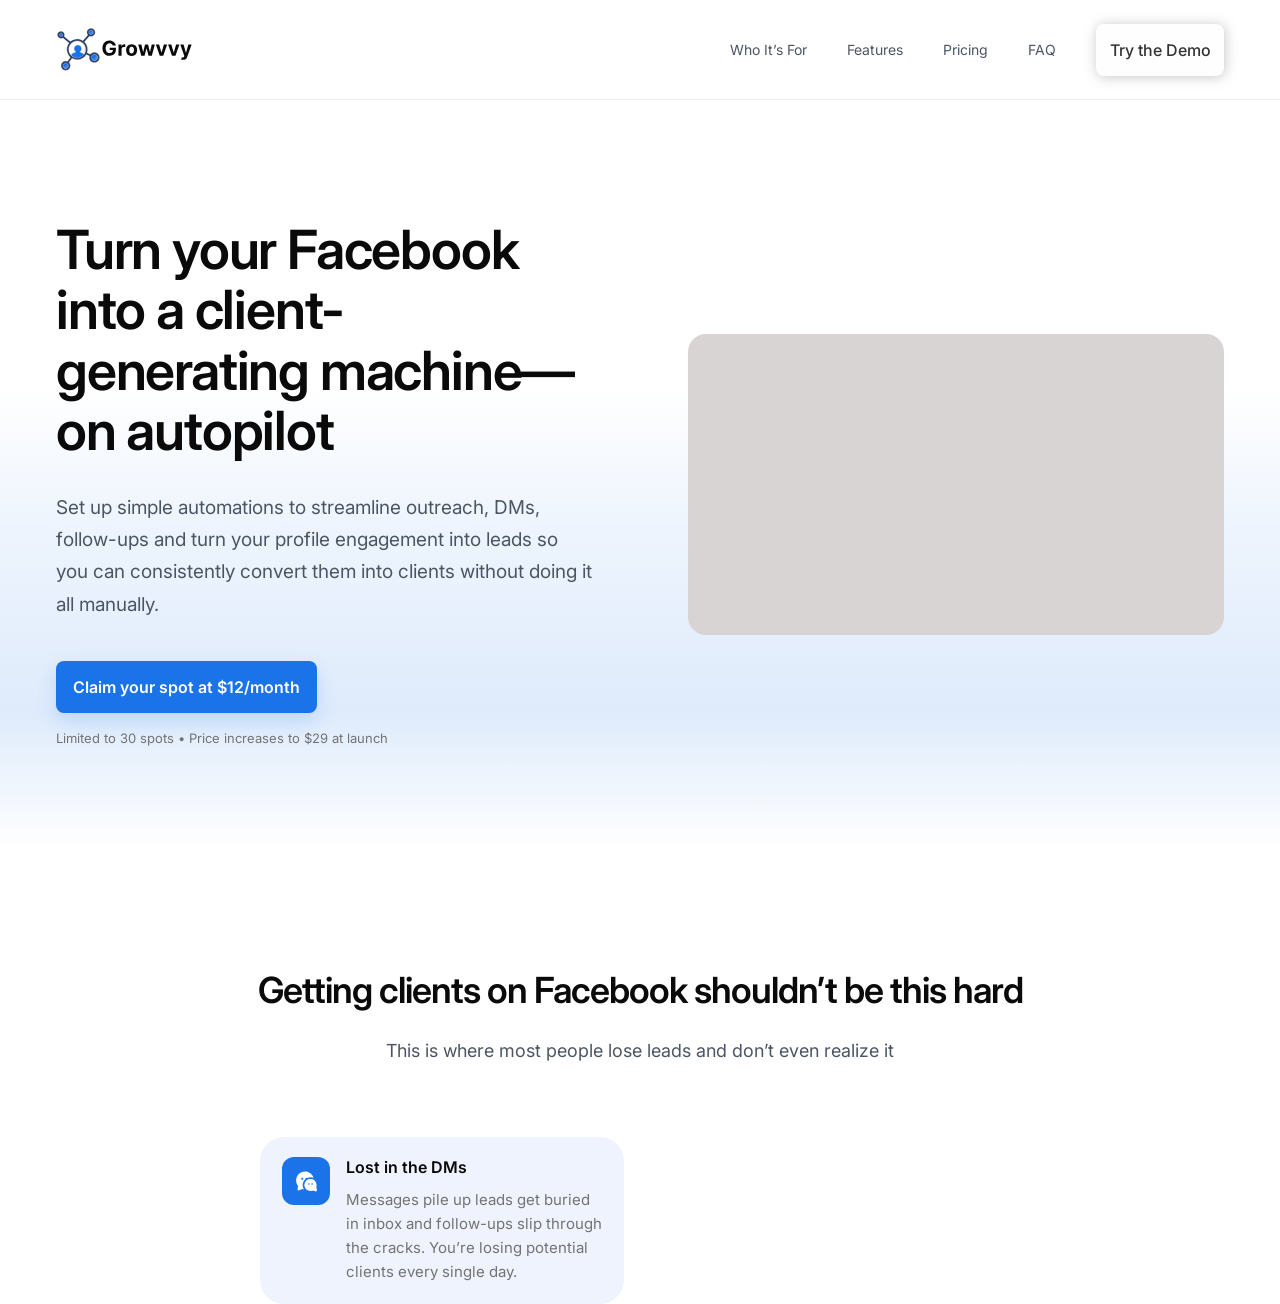
==== index.html @ bd414a43 "Landing page hero and section 2 first card build" ====
<!DOCTYPE html>
<html lang="en">

<head>
    <!-- PAGE_META -->
    <meta charset="UTF-8">
    <meta name="viewport" content="width=device-width, initial-scale=1.0">
    <title>Growvvy</title>

    <!-- GOOGLE_FONT_INTER -->
    <link rel="preconnect" href="https://fonts.googleapis.com">
    <link rel="preconnect" href="https://fonts.gstatic.com" crossorigin>

    <link href="https://fonts.googleapis.com/css2?family=Inter:wght@400;500;600;700&display=swap" rel="stylesheet">

    <!-- MAIN_STYLES -->
    <link rel="stylesheet" href="css/style.css">
</head>

<body>

    <!-- ======================================== -->
    <!-- NAVBAR_SECTION -->
    <!-- ======================================== -->

    <header class="navbar">
        <div class="navbar-container">

            <!-- NAVBAR_LOGO -->
            <a href="#" class="navbar-logo">
                <img src="assets/logo/growvvy-logo.svg" alt="Growvvy Logo">
            </a>

            <!-- DESKTOP_NAV -->
            <div class="navbar-right">

                <nav class="navbar-menu">
                    <a href="#who-its-for">Who It’s For</a>
                    <a href="#features">Features</a>
                    <a href="#pricing">Pricing</a>
                    <a href="#faq">FAQ</a>
                </nav>

                <a href="#" class="navbar-button">Try the Demo</a>

            </div>

            <!-- MOBILE_HAMBURGER -->
            <button class="navbar-toggle" id="menuToggle">
                ☰
            </button>

        </div>
    </header>

    <!-- MOBILE_DRAWER_MENU -->

    <div class="mobile-drawer" id="mobileDrawer">

        <div class="mobile-drawer-header">
            <span>Menu</span>

            <button class="drawer-close" id="menuClose">✕</button>
        </div>

        <nav class="mobile-menu-links">
            <a href="#who-its-for">Who It’s For</a>
            <a href="#features">Features</a>
            <a href="#pricing">Pricing</a>
            <a href="#faq">FAQ</a>
        </nav>

    </div>


    <!-- ======================================== -->
    <!-- HERO_MAIN_SECTION -->
    <!-- ======================================== -->

    <section class="hero-main">

        <div class="hero-container">

            <!-- HERO_LEFT -->
            <div class="hero-left">

                <!-- HERO_HEADLINE -->
                <h1 class="hero-title">
                    Turn your Facebook into a client-generating machine—on autopilot
                </h1>

                <!-- HERO_SUBHEADLINE -->
                <p class="hero-subtitle">
                    Set up simple automations to streamline outreach, DMs, follow-ups and turn your
                    profile engagement into leads so you can consistently convert them into clients
                    without doing it all manually.
                </p>

                <!-- HERO_CTA -->
                <a href="#" class="hero-button">
                    Claim your spot at $12/month
                </a>

                <!-- HERO_NOTE -->
                <p class="hero-note">
                    Limited to 30 spots • Price increases to $29 at launch
                </p>

            </div>

            <!-- HERO_RIGHT -->
            <div class="hero-right">

                <!-- HERO_VIDEO_PLACEHOLDER -->
                <div class="hero-video-box"></div>

            </div>

        </div>

    </section>


    <!-- ======================================== -->
    <!-- PROBLEM_SECTION -->
    <!-- ======================================== -->

    <section class="problem-section">

        <div class="problem-container">

            <!-- PROBLEM_HEADER -->
            <div class="problem-header">

                <!-- PROBLEM_TITLE -->
                <h2 class="problem-title">
                    Getting clients on Facebook shouldn’t be this hard
                </h2>

                <!-- PROBLEM_SUBTITLE -->
                <p class="problem-subtitle">
                    This is where most people lose leads and don’t even realize it
                </p>

            </div>


             <!-- PROBLEM_GRID -->
            <div class="problem-grid">

                <!-- INFO_TILE_01 -->
                <div class="problem-card">

                    <!-- CARD_ICON -->
                    <div class="problem-card-icon">
                        <img src="assets/icons/tile-1.svg" alt="Lost in the DMs icon">
                    </div>

                    <!-- CARD_CONTENT -->
                    <div class="problem-card-content">

                        <h3 class="problem-card-title">
                            Lost in the DMs
                        </h3>

                        <p class="problem-card-text">
                            Messages pile up leads get buried in inbox and follow-ups slip through the cracks. You’re losing potential clients every single day.
                        </p>

                    </div>

                </div>

            </div>

        </div>

    </section>






    <!-- JS_FILE -->
    <script src="js/script.js"></script>

</body>

</html>
---- css/style.css ----
/* ======================================== */
/* GLOBAL_RESET */
/* ======================================== */

*{
    margin:0;
    padding:0;
    box-sizing:border-box;
}

body{
    font-family:'Inter', sans-serif;
    background:#FFFFFF;
}

/* ======================================== */
/* NAVBAR_SECTION */
/* ======================================== */

.navbar{
    width:100%;
    height:100px;
    background:#FFFFFF;
    border-bottom:1px solid #EEEEEE;
    position:sticky;
    top:0;
    z-index:1000;
}

.navbar-container{
    max-width:1400px;
    height:100%;
    margin:0 auto;
    padding:0 56px;
    display:flex;
    align-items:center;
    justify-content:space-between;
}

/* LOGO */

.navbar-logo img{
    width:144px;
    height:43px;
    display:block;
}

/* RIGHT SIDE */

.navbar-right{
    display:flex;
    align-items:center;
    gap:40px;
}

/* MENU */

.navbar-menu{
    display:flex;
    gap:40px;
}

.navbar-menu a{
    text-decoration:none;
    color:#4B5563;
    font-size:14px;
    font-weight:400;
    line-height:20px;
}

.navbar-menu a:hover{
    color:#0A0A0A;
}

/* BUTTON */

.navbar-button{
    width:128px;
    height:52px;
    background:#FEFEFE;
    border-radius:8px;
    box-shadow:1px 1px 13px rgba(115,115,115,0.40);

    display:flex;
    align-items:center;
    justify-content:center;

    text-decoration:none;
    color:#333333;
    font-size:16px;
    font-weight:500;
}

.navbar-button:hover{
    transform:translateY(-2px);
    box-shadow:1px 6px 18px rgba(115,115,115,0.28);
    background:#FEFEFE;
}

/* HAMBURGER */

.navbar-toggle{
    display:none;
    border:none;
    background:none;
    font-size:30px;
    cursor:pointer;
}

/* ======================================== */
/* MOBILE_DRAWER */
/* ======================================== */

.mobile-drawer{
    position:fixed;
    top:0;
    right:-100%;
    width:280px;
    height:100vh;
    background:#FFFFFF;
    box-shadow:-4px 0 20px rgba(0,0,0,0.08);
    transition:0.3s ease;
    z-index:2000;
    padding:24px;
}

.mobile-drawer.active{
    right:0;
}

.mobile-drawer-header{
    display:flex;
    align-items:center;
    justify-content:space-between;
    margin-bottom:40px;
}

.mobile-drawer-header span{
    font-size:20px;
    font-weight:600;
}

.drawer-close{
    border:none;
    background:none;
    font-size:28px;
    cursor:pointer;
}

.mobile-menu-links{
    display:flex;
    flex-direction:column;
    gap:28px;
}

.mobile-menu-links a{
    text-decoration:none;
    color:#333333;
    font-size:18px;
    font-weight:500;
}

.mobile-menu-links a:hover{
    color:#0A0A0A;
    padding-left:4px;
    transition:0.2s ease;
}

/* ======================================== */
/* RESPONSIVE */
/* ======================================== */

@media (max-width: 992px){

    .navbar{
        height:72px;
    }

    .navbar-container{
        padding:0 20px;
    }

    .navbar-right{
        display:none;
    }

    .navbar-toggle{
        display:block;
    }

    .navbar-logo img{
        width:120px;
        height:auto;
    }
}

/* ======================================== */
/* HERO_MAIN_SECTION */
/* ======================================== */

.hero-main{
    width:100%;
    position:relative;
background:linear-gradient(
    to bottom,
    #FFFFFF 0%,
    #FFFFFF 38%,
    rgba(26,115,232,0.08) 58%,
    rgba(26,115,232,0.14) 82%,
    #FFFFFF 100%
);
    padding:120px 0 100px;
}

.hero-container{
    max-width:1400px;
    margin:0 auto;
    padding:0 56px;

    display:grid;
    grid-template-columns:1fr 1fr;
    align-items:center;
    gap:96px;
}

/* HERO_LEFT */

.hero-title{
    max-width:620px;
    font-size:54px;
    font-weight:600;
    line-height:1.12;
    letter-spacing:-1.2px;
    color:#0A0A0A;
    margin-bottom:30px;
}

.hero-subtitle{
    max-width:620px;
    font-size:19px;
    font-weight:400;
    line-height:1.7;
    color:#4B5563;
    margin-bottom:40px;
}

/* HERO_BUTTON */

.hero-button{
    width:261px;
    height:52px;
    background:#1A73E8;
    color:#FFFFFF;
    border-radius:8px;

    display:flex;
    align-items:center;
    justify-content:center;

    text-decoration:none;
    font-size:16px;
    font-weight:600;

    box-shadow:0 8px 20px rgba(26,115,232,0.18);
    transition:0.2s ease;
    margin-bottom:16px;
}

.hero-button:hover{
    transform:translateY(-2px);
    box-shadow:0 12px 26px rgba(26,115,232,0.24);
}

/* HERO_NOTE */

.hero-note{
    font-size:13px;
    font-weight:400;
    line-height:1.5;
    color:#737373;
}

/* HERO_RIGHT */

.hero-video-box{
    width:100%;
    aspect-ratio:16 / 9;
    background:#D9D4D4;
    border-radius:18px;
}

/* ======================================== */
/* HERO_RESPONSIVE */
/* ======================================== */

@media (max-width: 1200px){

    .hero-title{
        font-size:48px;
    }

    .hero-subtitle{
        font-size:20px;
    }

    .hero-container{
        gap:72px;
    }
}

@media (max-width: 992px){

    .hero-main{
        padding:72px 0 72px;
    }

    .hero-container{
        display:flex;
        flex-direction:column;
        align-items:center;
        text-align:center;
        padding:0 24px;
        gap:0;
    }

    .hero-left{
        display:contents;
    }

    .hero-title{
        order:1;
        font-size:44px;
        max-width:100%;
        margin-bottom:32px;
    }

    .hero-right{
        order:2;
        width:100%;
        margin-bottom:28px;
    }

    .hero-subtitle{
        order:3;
        font-size:18px;
        max-width:100%;
        margin-bottom:28px;
    }

    .hero-button{
        order:4;
        margin-bottom:14px;
    }

    .hero-note{
        order:5;
    }

    .hero-video-box{
        border-radius:14px;
    }
}

@media (max-width: 576px){

    .hero-title{
        font-size:36px;
        line-height:1.12;
        letter-spacing:-1px;
    }

    .hero-subtitle{
        font-size:17px;
        line-height:1.6;
    }

    .hero-button{
        width:100%;
        max-width:261px;
    }

    .hero-note{
        font-size:13px;
    }
}

/* ======================================== */
/* PROBLEM/SOLUTION BREAKDOWN_SECTION */
/* ======================================== */

.problem-section{
    width:100%;
    background:#FFFFFF;
    padding:120px 0 0;
}

.problem-container{
    max-width:1400px;
    margin:0 auto;
    padding:0 56px;
}

.problem-header{
    max-width:980px;
    margin:0 auto;
    text-align:center;
}

.problem-title{
    font-size:36px;
    font-weight:600;
    line-height:1.2;
    letter-spacing:-1px;
    color:#0A0A0A;
    margin-bottom:24px;
}

.problem-subtitle{
    font-size:18px;
    font-weight:400;
    line-height:1.65;
    color:#4B5563;
}


/* PROBLEM_GRID */

.problem-grid{
    margin-top:72px;
    max-width:760px;
    margin-left:auto;
    margin-right:auto;

    display:grid;
    grid-template-columns:repeat(2, 1fr);
    gap:32px;
}

.problem-card{
    background:#EFF3FD;
    border-radius:24px;
    padding:20px 22px;
    min-height:156px;

    display:flex;
    align-items:flex-start;
    gap:16px;
}

.problem-card-icon{
    width:48px;
    height:48px;
    border-radius:12px;
    background:#1A73E8;

    display:flex;
    align-items:center;
    justify-content:center;

    flex-shrink:0;
}

.problem-card-icon img{
    width:23px;
    height:23px;
    display:block;
}

.problem-card-content{
    flex:1;
}

.problem-card-title{
    font-size:16px;
    font-weight:600;
    line-height:1.3;
    color:#0A0A0A;
    margin-bottom:10px;
}

.problem-card-text{
    font-size:15px;
    font-weight:400;
    line-height:1.6;
    color:#737373;
}

/* ======================================== */
/* PROBLEM/SOLUTION BREAKDOWN_RESPONSIVE */
/* ======================================== */

@media (max-width: 992px){

    .problem-section{
        padding:72px 0 0;
    }

    .problem-container{
        padding:0 24px;
    }

    .problem-title{
        font-size:34px;
        line-height:1.18;
        margin-bottom:18px;
    }

    .problem-subtitle{
        font-size:18px;
        line-height:1.6;
    }

    .problem-grid{
    grid-template-columns:1fr;
    gap:24px;
    margin-top:48px;
    }

    .problem-card{
        padding:24px;
        min-height:auto;
    }

    .problem-card-title{
        font-size:22px;
    }

}
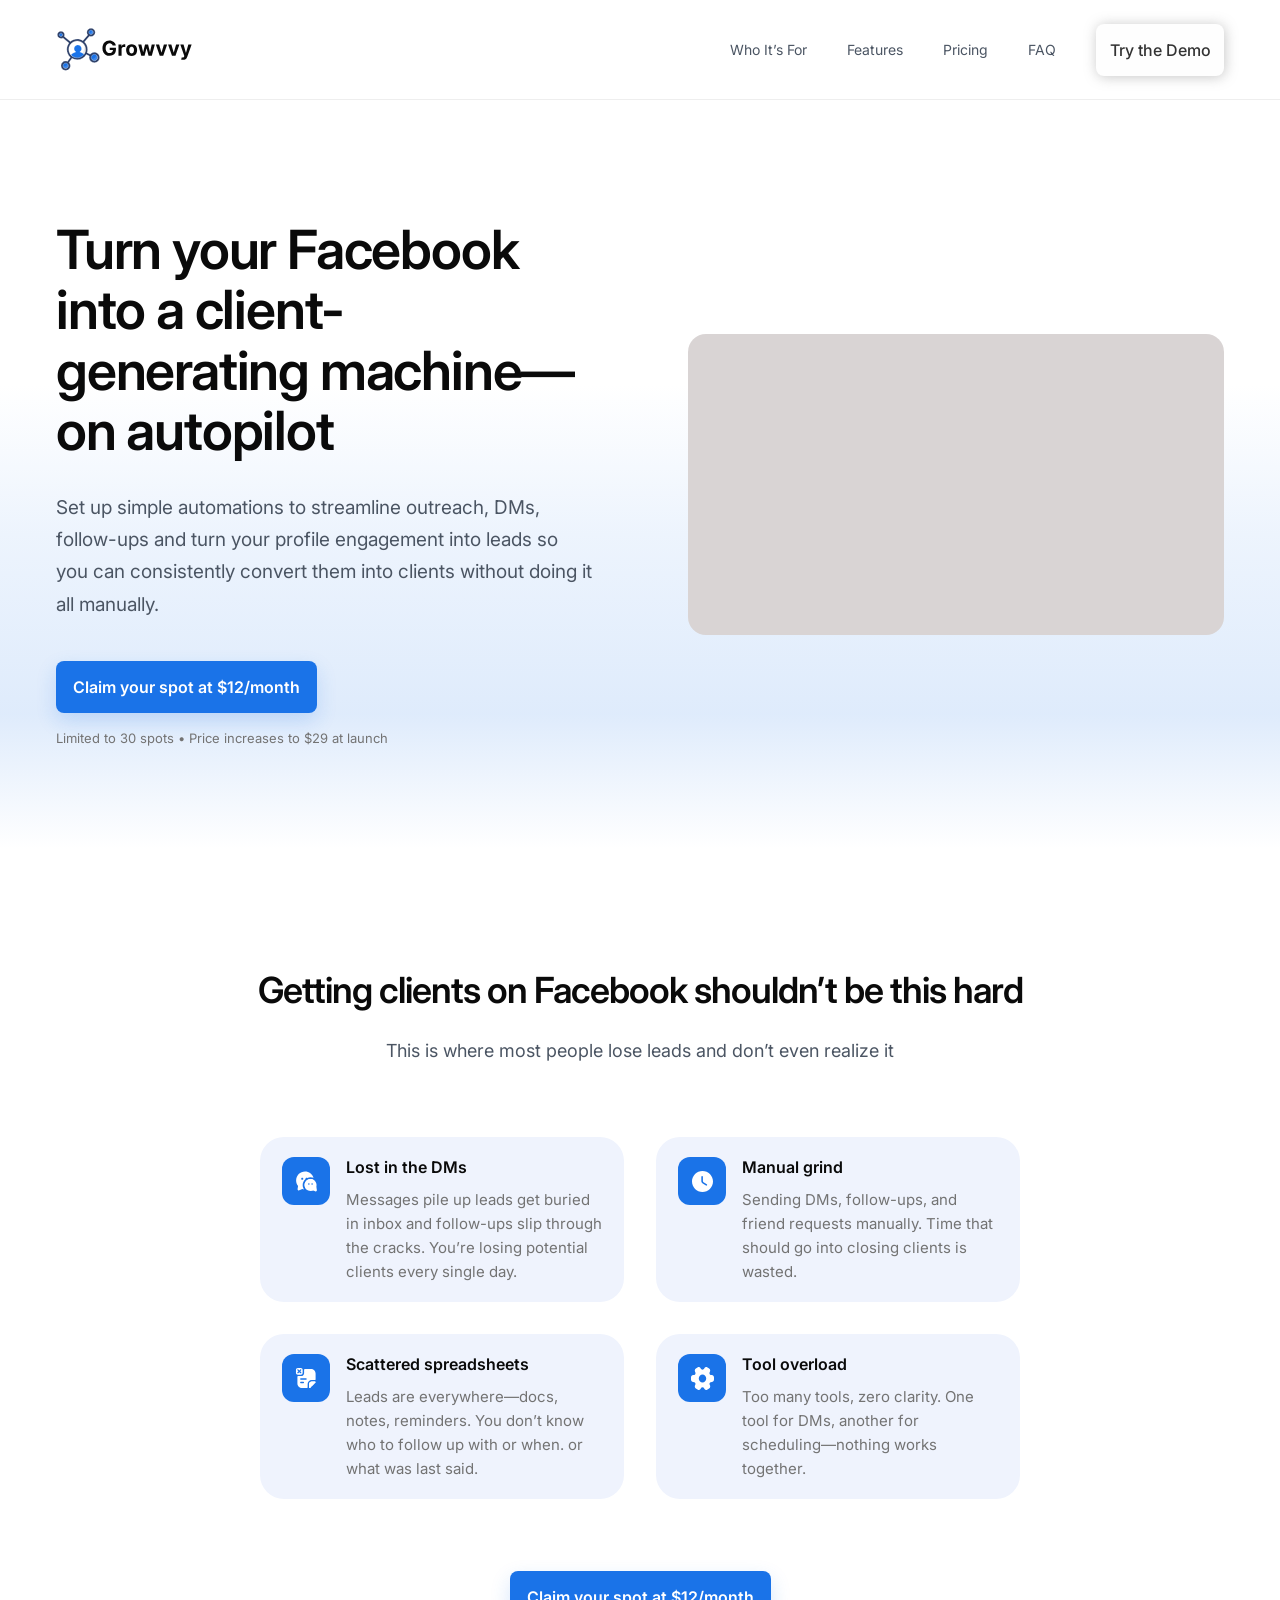
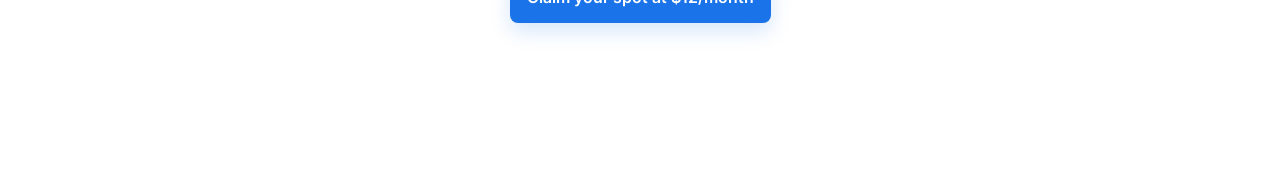
==== commit b25c64e1: "2nd section done check" ====
--- a/index.html
+++ b/index.html
@@ -171,7 +171,86 @@
 
                 </div>
 
-            </div>
+                <!-- INFO_TILE_02 -->
+                <div class="problem-card tile-02">
+
+                    <!-- CARD_ICON -->
+                    <div class="problem-card-icon">
+                        <img src="assets/icons/tile-2.svg" alt="Manual grind icon">
+                    </div>
+
+                    <!-- CARD_CONTENT -->
+                    <div class="problem-card-content">
+
+                        <h3 class="problem-card-title">
+                            Manual grind
+                        </h3>
+
+                        <p class="problem-card-text">
+                            Sending DMs, follow-ups, and friend requests manually.
+                            Time that should go into closing clients is wasted.
+                        </p>
+
+                    </div>
+
+                </div>
+
+                <!-- INFO_TILE_03 -->
+                <div class="problem-card">
+
+                    <!-- CARD_ICON -->
+                    <div class="problem-card-icon">
+                        <img src="assets/icons/tile-3.svg" alt="Scattered spreadsheets icon">
+                    </div>
+
+                    <!-- CARD_CONTENT -->
+                    <div class="problem-card-content">
+
+                        <h3 class="problem-card-title">
+                            Scattered spreadsheets
+                        </h3>
+
+                        <p class="problem-card-text">
+                            Leads are everywhere—docs, notes, reminders.
+                            You don’t know who to follow up with or when. or what was last said.
+                        </p>
+
+                    </div>
+
+                </div>
+
+                <!-- INFO_TILE_04 -->
+                <div class="problem-card">
+
+                    <!-- CARD_ICON -->
+                    <div class="problem-card-icon">
+                        <img src="assets/icons/tile-4.svg" alt="Tool overload icon">
+                    </div>
+
+                    <!-- CARD_CONTENT -->
+                    <div class="problem-card-content">
+
+                        <h3 class="problem-card-title">
+                            Tool overload
+                        </h3>
+
+                        <p class="problem-card-text">
+                            Too many tools, zero clarity. One tool for DMs,
+                            another for scheduling—nothing works together.
+                        </p>
+
+                    </div>
+
+                </div>
+
+            </div>
+
+             <!-- PROBLEM_CTA -->
+                 <div class="problem-cta-wrap">
+                    <a href="#" class="hero-button">
+                        Claim your spot at $12/month
+                    </a>
+                </div>
 
         </div>
 
--- a/css/style.css
+++ b/css/style.css
@@ -391,7 +391,7 @@
 .problem-section{
     width:100%;
     background:#FFFFFF;
-    padding:120px 0 0;
+    padding:120px 0 140px;
 }
 
 .problem-container{
@@ -439,7 +439,7 @@
 .problem-card{
     background:#EFF3FD;
     border-radius:24px;
-    padding:20px 22px;
+    padding:20px 22px 18px;
     min-height:156px;
 
     display:flex;
@@ -464,6 +464,12 @@
     width:23px;
     height:23px;
     display:block;
+}
+
+/* INFO_TILE_02_ICON_ONLY */
+.tile-02 .problem-card-icon img{
+  width:21px;
+  height:21px;
 }
 
 .problem-card-content{
@@ -485,6 +491,16 @@
     color:#737373;
 }
 
+/* PROBLEM_CTA */
+.problem-cta-wrap{
+  margin-top:72px;
+}
+
+.problem-cta-wrap .hero-button{
+  margin-left:auto;
+  margin-right:auto;
+}
+
 /* ======================================== */
 /* PROBLEM/SOLUTION BREAKDOWN_RESPONSIVE */
 /* ======================================== */
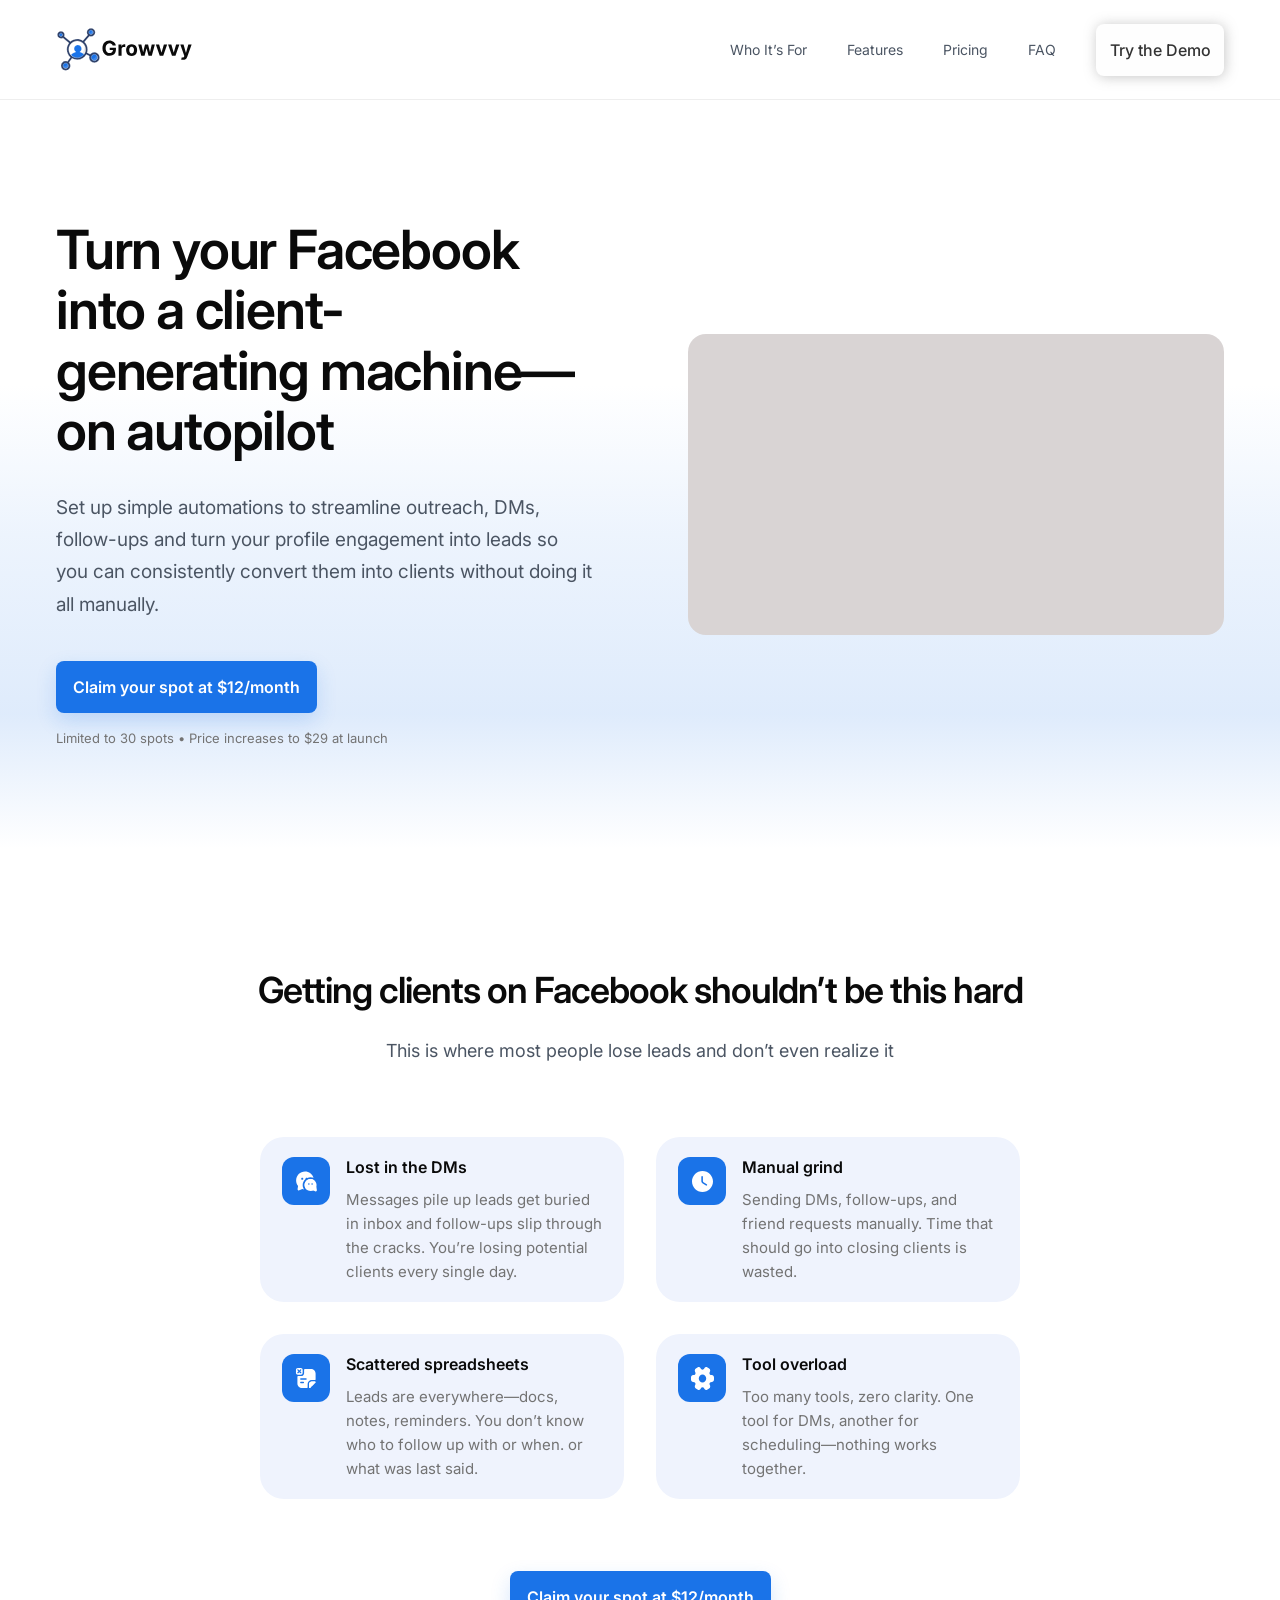
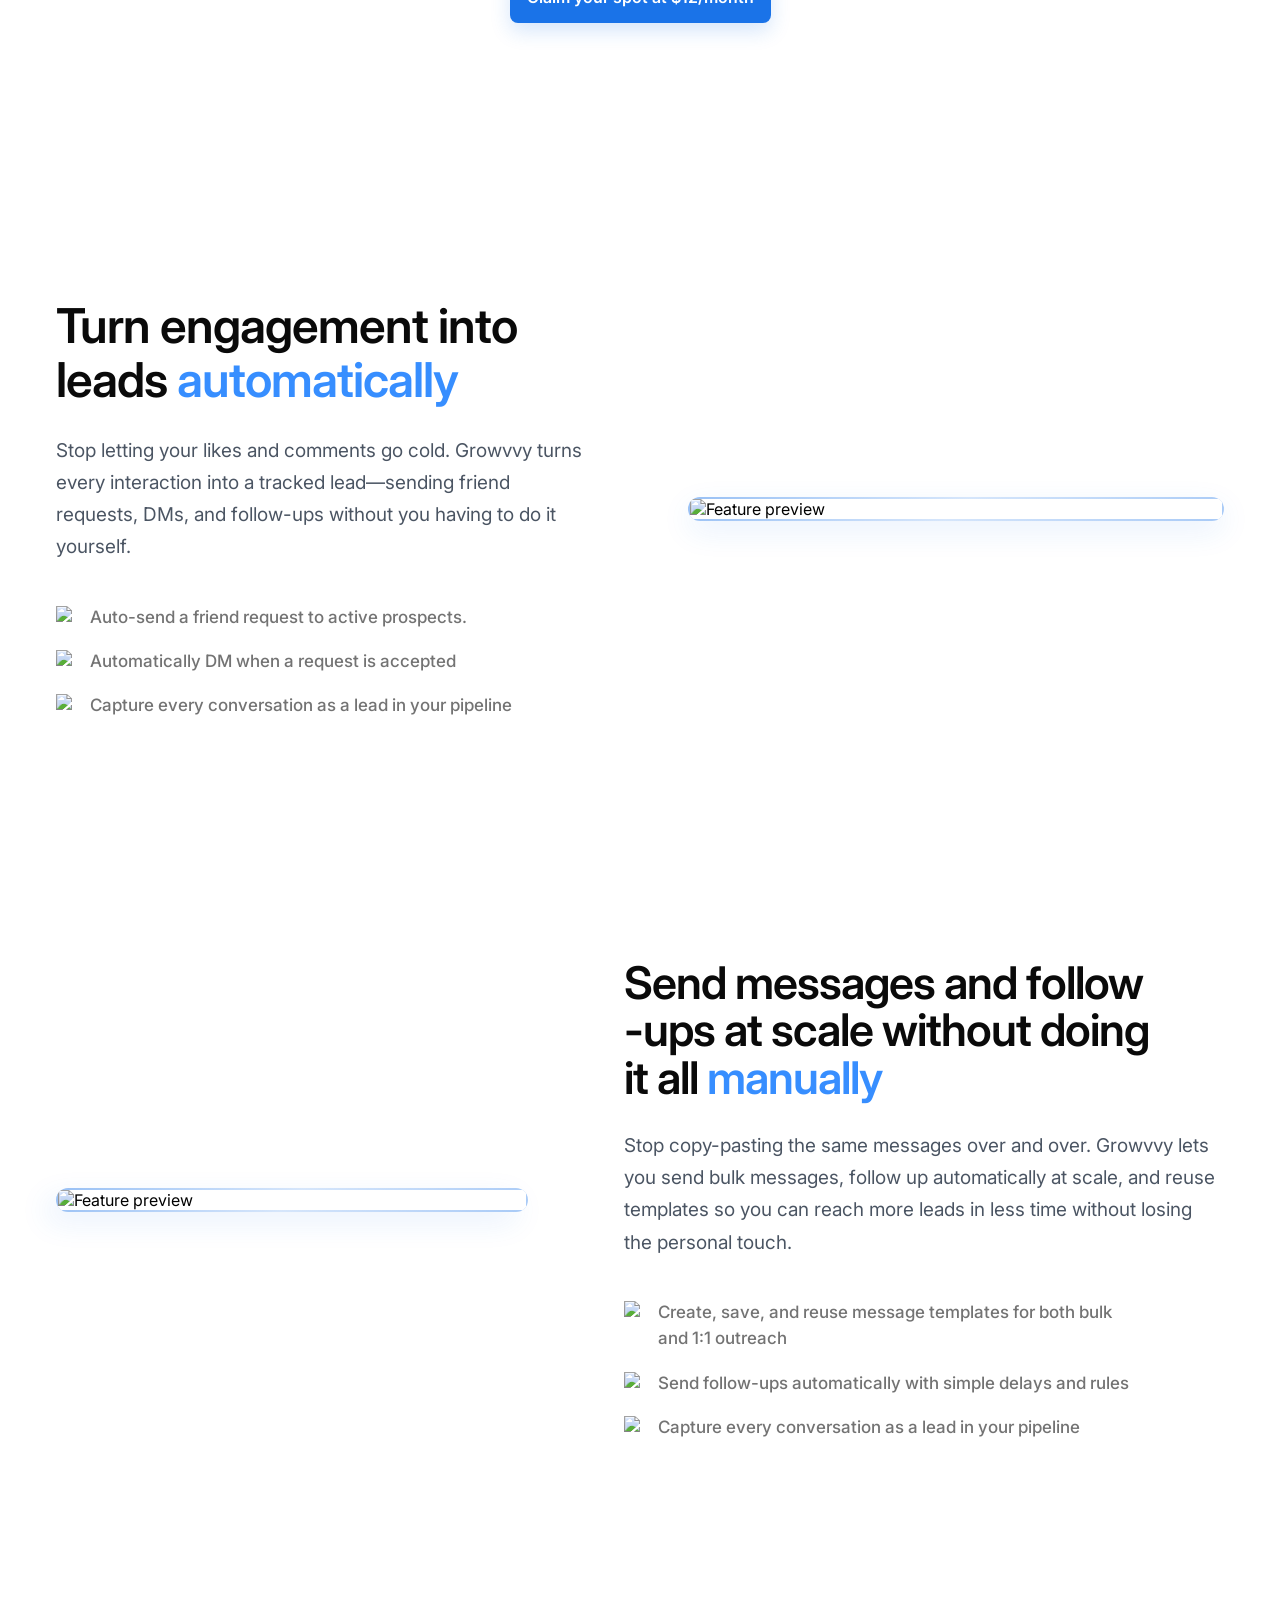
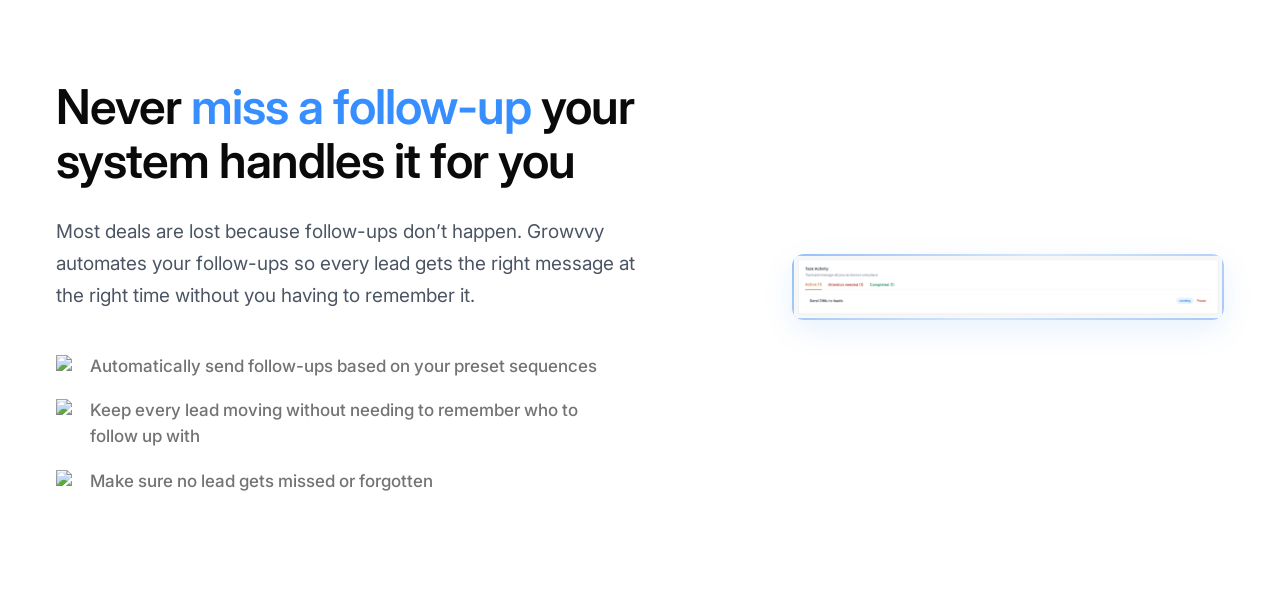
==== commit 25275438: "built Feature-3 section" ====
--- a/index.html
+++ b/index.html
@@ -246,7 +246,7 @@
             </div>
 
              <!-- PROBLEM_CTA -->
-                 <div class="problem-cta-wrap">
+                <div class="problem-cta-wrap">
                     <a href="#" class="hero-button">
                         Claim your spot at $12/month
                     </a>
@@ -256,7 +256,197 @@
 
     </section>
 
-
+    <!-- ======================================== -->
+    <!-- FEATURE_SECTION_01 -->
+    <!-- ======================================== -->
+
+    <section class="feature-section">
+
+        <div class="feature-container">
+
+            <!-- FEATURE_GRID -->
+            <div class="feature-grid">
+
+                <!-- FEATURE_LEFT -->
+                <div class="feature-content">
+
+                    <!-- FEATURE_TITLE -->
+                    <h2 class="feature-title">
+                        Turn engagement into leads
+                        <span>automatically</span>
+                    </h2>
+
+                    <!-- FEATURE_BODY -->
+                    <p class="feature-text">
+                        Stop letting your likes and comments go cold.
+                        Growvvy turns every interaction into a tracked lead—sending friend
+                        requests, DMs, and follow-ups without you having to do it yourself.
+                    </p>
+
+                    <!-- FEATURE_BULLETS -->
+                    <div class="feature-list">
+
+                        <div class="feature-item">
+                            <img src="assets/icons/tick-vector.svg" alt="Tick icon">
+                            <p>Auto-send a friend request to active prospects.</p>
+                        </div>
+
+                        <div class="feature-item">
+                            <img src="assets/icons/tick-vector.svg" alt="Tick icon">
+                            <p>Automatically DM when a request is accepted</p>
+                        </div>
+
+                        <div class="feature-item">
+                            <img src="assets/icons/tick-vector.svg" alt="Tick icon">
+                            <p>Capture every conversation as a lead in your pipeline</p>
+                        </div>
+
+                    </div>
+
+                </div>
+
+                <!-- FEATURE_RIGHT -->
+                <div class="feature-image-wrap">
+
+                    <img src="assets/images/feature-1.svg" alt="Feature preview" class="feature-image">
+
+                </div>
+
+            </div>
+
+        </div>
+
+    </section>
+
+    <!-- ======================================== -->
+    <!-- FEATURE_SECTION_02 -->
+    <!-- ======================================== -->
+
+    <section class="feature-section">
+
+        <div class="feature-container">
+
+            <!-- FEATURE_GRID_REVERSE -->
+            <div class="feature-grid feature-grid-reverse">
+
+                <!-- FEATURE_LEFT_IMAGE -->
+                <div class="feature-image-wrap">
+
+                    <img src="assets/images/feature-2.svg" alt="Feature preview" class="feature-image">
+
+                </div>
+
+                <!-- FEATURE_RIGHT_CONTENT -->
+                <div class="feature-content">
+
+                    <!-- FEATURE_TITLE -->
+                    <h2 class="feature-title">
+                        Send messages and follow<br>
+                        -ups at scale without doing<br>
+                        it all <span>manually</span>
+                    </h2>
+
+                    <!-- FEATURE_BODY -->
+                    <p class="feature-text">
+                        Stop copy-pasting the same messages over and over.
+                        Growvvy lets you send bulk messages, follow up automatically at scale,
+                        and reuse templates so you can reach more leads in less time without
+                        losing the personal touch.
+                    </p>
+
+                    <!-- FEATURE_BULLETS -->
+                    <div class="feature-list">
+
+                        <div class="feature-item">
+                            <img src="assets/icons/tick-vector.svg" alt="Tick icon">
+                            <p>Create, save, and reuse message templates for both bulk<br>
+                                and 1:1 outreach</p>
+                        </div>
+
+                        <div class="feature-item">
+                            <img src="assets/icons/tick-vector.svg" alt="Tick icon">
+                            <p>Send follow-ups automatically with simple delays and rules</p>
+                        </div>
+
+                        <div class="feature-item">
+                            <img src="assets/icons/tick-vector.svg" alt="Tick icon">
+                            <p>Capture every conversation as a lead in your pipeline</p>
+                        </div>
+
+                    </div>
+
+                </div>
+
+            </div>
+
+        </div>
+
+    </section>
+
+    <!-- ======================================== -->
+    <!-- FEATURE_SECTION_03 -->
+    <!-- ======================================== -->
+
+    <section class="feature-section">
+
+        <div class="feature-container">
+
+            <!-- FEATURE_GRID -->
+            <div class="feature-grid">
+
+                <!-- FEATURE_LEFT -->
+                <div class="feature-content">
+
+                    <!-- FEATURE_TITLE -->
+                    <h2 class="feature-title">
+                        Never <span>miss a follow-up</span> your
+                        system handles it for you
+                    </h2>
+
+                    <!-- FEATURE_BODY -->
+                    <p class="feature-text">
+                        Most deals are lost because follow-ups don’t happen.
+                        Growvvy automates your follow-ups so every lead gets
+                        the right message at the right time without you having
+                        to remember it.
+                    </p>
+
+                    <!-- FEATURE_BULLETS -->
+                    <div class="feature-list">
+
+                        <div class="feature-item">
+                            <img src="assets/icons/tick-vector.svg" alt="Tick icon">
+                            <p>Automatically send follow-ups based on your preset sequences</p>
+                        </div>
+
+                        <div class="feature-item">
+                            <img src="assets/icons/tick-vector.svg" alt="Tick icon">
+                            <p>Keep every lead moving without needing to remember who to<br>
+                               follow up with
+                            </p>
+                        </div>
+
+                        <div class="feature-item">
+                            <img src="assets/icons/tick-vector.svg" alt="Tick icon">
+                            <p>Make sure no lead gets missed or forgotten</p>
+                        </div>
+
+                    </div>
+
+                </div>
+
+                <!-- FEATURE_RIGHT -->
+                <div class="feature-image-wrap">
+
+                    <img src="assets/images/feature-3.svg" alt="Feature preview" class="feature-image">
+
+                </div>
+
+            </div>
+
+        </div>
+
+    </section>
 
 
 
--- a/css/style.css
+++ b/css/style.css
@@ -384,6 +384,7 @@
     }
 }
 
+
 /* ======================================== */
 /* PROBLEM/SOLUTION BREAKDOWN_SECTION */
 /* ======================================== */
@@ -508,7 +509,7 @@
 @media (max-width: 992px){
 
     .problem-section{
-        padding:72px 0 0;
+        padding:72px 0 72px;
     }
 
     .problem-container{
@@ -538,8 +539,230 @@
     }
 
     .problem-card-title{
-        font-size:22px;
-    }
-
-}
-
+        font-size:18px;
+    }
+
+}
+
+
+/* ======================================== */
+/* FEATURE_SECTION */
+/* ======================================== */
+
+.feature-section{
+    width:100%;
+    background:#FFFFFF;
+    padding:120px 0;
+}
+
+.feature-container{
+    max-width:1400px;
+    margin:0 auto;
+    padding:0 56px;
+}
+
+.feature-grid{
+    display:grid;
+    grid-template-columns:1fr 1fr;
+    align-items:center;
+    gap:96px;
+}
+
+.feature-title{
+    font-size:48px;
+    font-weight:600;
+    line-height:1.12;
+    letter-spacing:-1px;
+    color:#0A0A0A;
+    margin-bottom:28px;
+    max-width:560px;
+}
+
+/* FEATURE_SECTION_02_TITLE_BALANCE */
+
+.feature-grid-reverse .feature-title{
+    font-size:45px;
+}
+
+.feature-title span{
+    color:#378EFF;
+}
+
+.feature-text{
+    font-size:19px;
+    font-weight:400;
+    line-height:1.7;
+    color:#4B5563;
+    max-width:560px;
+    margin-bottom:40px;
+}
+
+.feature-list{
+    display:flex;
+    flex-direction:column;
+    gap:18px;
+}
+
+.feature-item{
+    display:flex;
+    align-items:flex-start;
+    gap:14px;
+}
+
+.feature-item img{
+    width:20px;
+    height:20px;
+    flex-shrink:0;
+    margin-top:2px;
+}
+
+.feature-item p{
+    font-size:17px;
+    font-weight:500;
+    line-height:1.55;
+    color:#737373;
+}
+
+.feature-image-wrap{
+    display:flex;
+    justify-content:flex-end;
+    padding:2px;
+    border-radius:12px;
+    overflow:hidden;
+    background:linear-gradient(
+        135deg,
+        rgba(26,115,232,0.45) 0%,
+        rgba(26,115,232,0.18) 50%,
+        rgba(26,115,232,0.38) 100%
+    );
+    box-shadow:0 10px 30px rgba(26,115,232,0.10);
+}
+
+.feature-image{
+    width:100%;
+    max-width:600px;
+    height:auto;
+    display:block;
+    background:#FFFFFF;
+}
+
+/* FEATURE_SECTION_02_HEADLINE_BOX_ONLY */
+
+.feature-grid-reverse .feature-title{
+    display:inline-block;
+    width:600px;
+    max-width:100%;
+    font-size:45px;
+    line-height:1.06;
+}
+
+/* FEATURE_SECTION_02_BODY_WIDTH_ONLY */
+
+.feature-grid-reverse .feature-text{
+    max-width:620px;
+}
+
+/* FEATURE_SECTION_02_IMAGE_SIZE */
+
+.feature-grid-reverse .feature-image{
+    max-width:620px;
+}
+
+/* FEATURE_SECTION_02_IMAGE_SHADOW */
+
+.feature-grid-reverse .feature-image-wrap{
+    box-shadow:-10px 10px 30px rgba(26,115,232,0.10);
+}
+
+/* FEATURE_SECTION_03_HEADLINE_BOX */
+
+.feature-section:nth-of-type(5) .feature-title{
+    display:inline-block;
+    width:640px;
+    max-width:100%;
+}
+
+/* FEATURE_SECTION_03_BODY_BOX */
+
+.feature-section:nth-of-type(5) .feature-text{
+    max-width:600px;
+}
+
+/* FEATURE_SECTION_03_IMAGE_SIZE */
+
+.feature-section:nth-of-type(5) .feature-image{
+    max-width:680px;
+}
+
+/* ======================================== */
+/* FEATURE_SECTION_01_RESPONSIVE */
+/* ======================================== */
+
+@media (max-width: 992px){
+
+    .feature-section{
+        padding:72px 0;
+    }
+
+    .feature-container{
+        padding:0 24px;
+    }
+
+    .feature-grid{
+        grid-template-columns:1fr;
+        gap:48px;
+    }
+
+    .feature-content{
+        text-align:center;
+    }
+
+    .feature-title{
+        font-size:36px;
+        line-height:1.12;
+        max-width:100%;
+        margin-bottom:24px;
+    }
+
+    .feature-text{
+        font-size:18px;
+        line-height:1.6;
+        max-width:100%;
+        margin-bottom:32px;
+    }
+
+    .feature-list{
+        gap:16px;
+        max-width:520px;
+        margin:0 auto;
+    }
+
+    .feature-item{
+        text-align:left;
+    }
+
+    .feature-image-wrap{
+        justify-content:center;
+    }
+
+    .feature-image{
+        max-width:520px;
+    }
+
+}
+
+@media (max-width: 576px){
+
+    .feature-title{
+        font-size:32px;
+    }
+
+    .feature-text{
+        font-size:17px;
+    }
+
+    .feature-item p{
+        font-size:15px;
+    }
+
+}
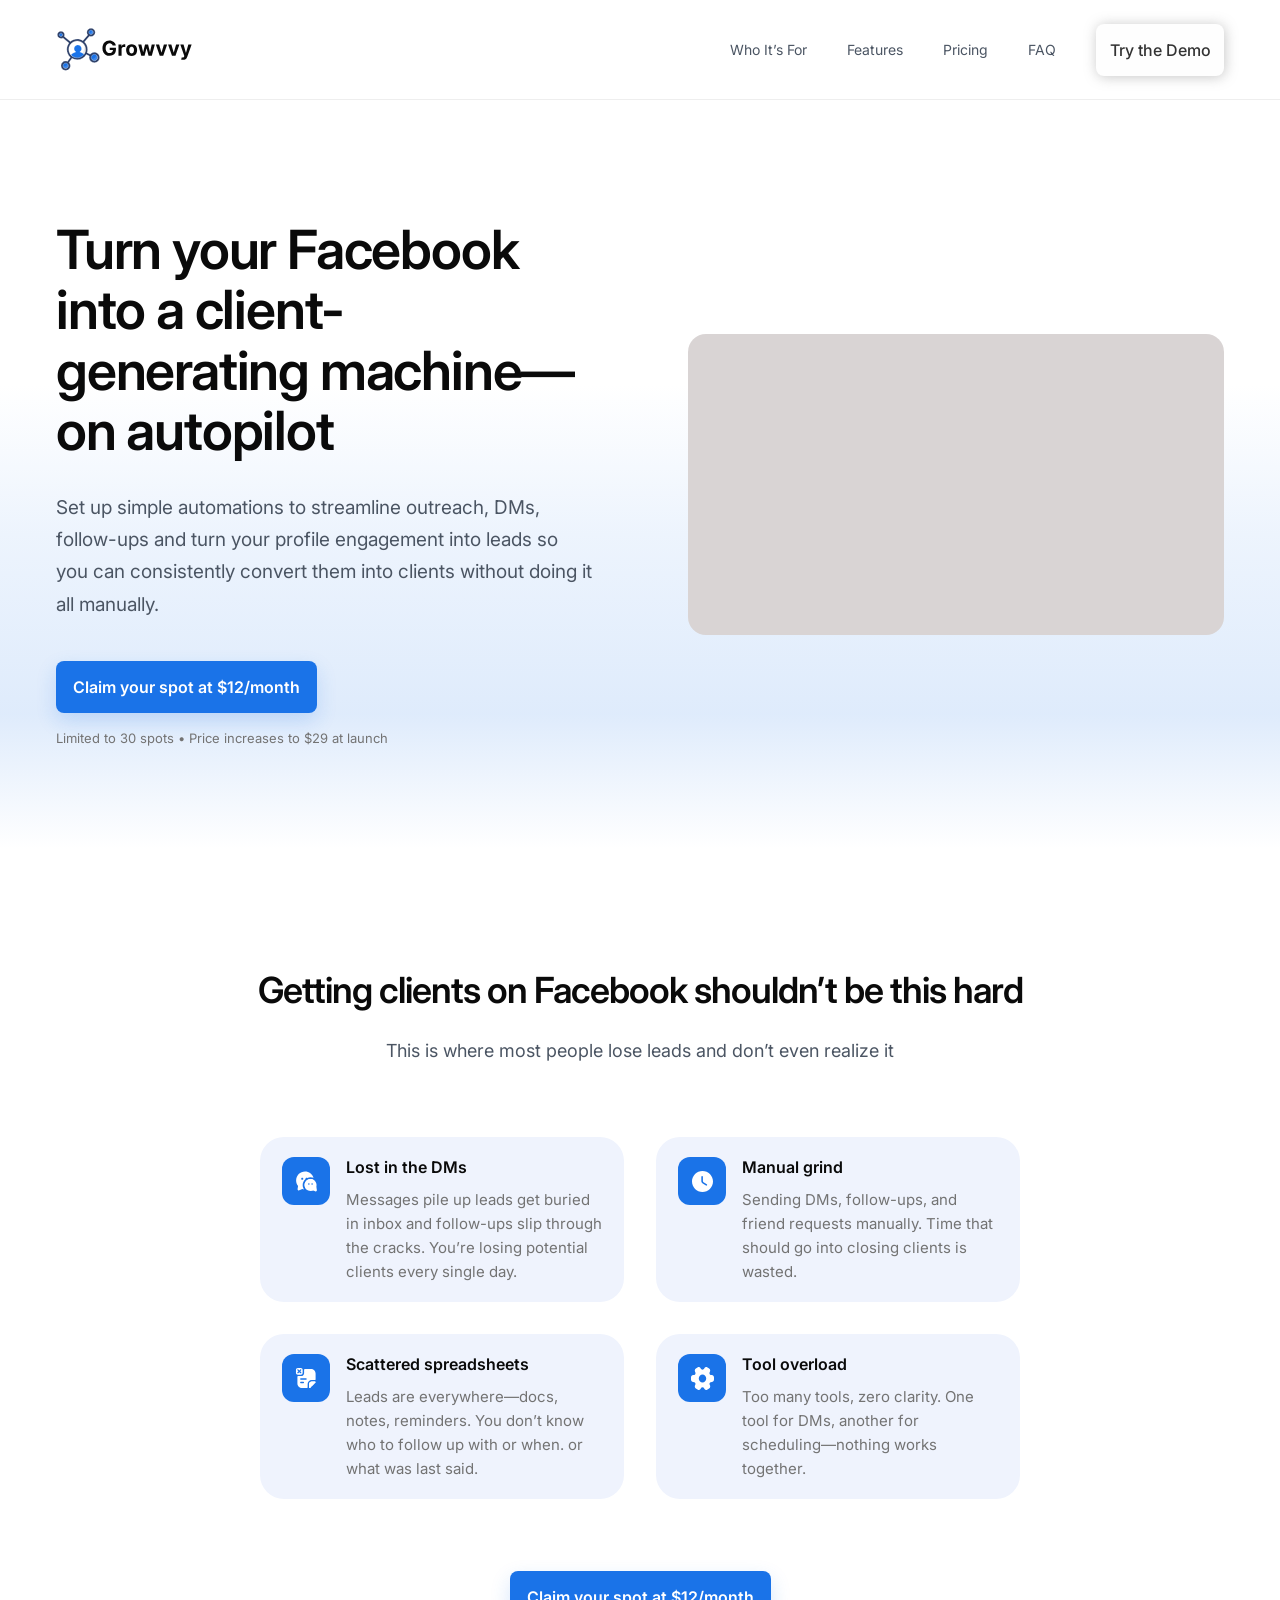
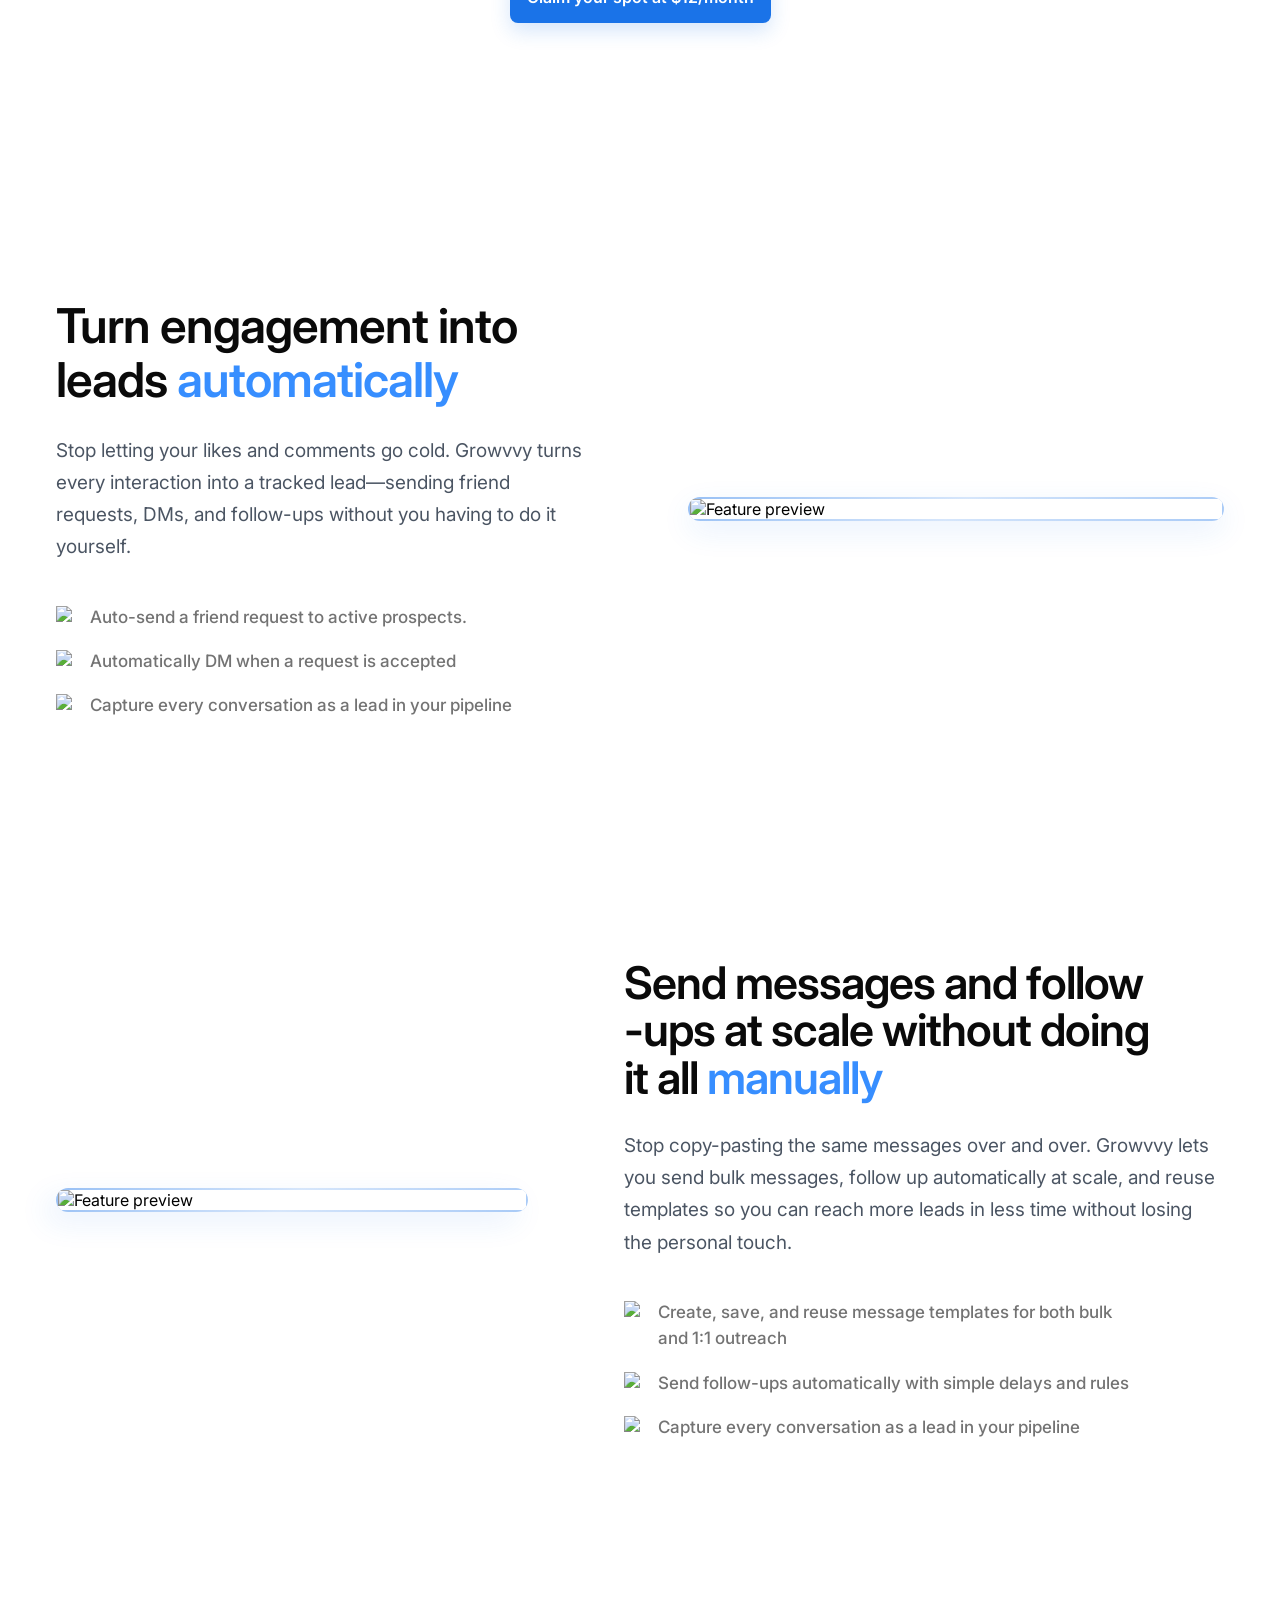
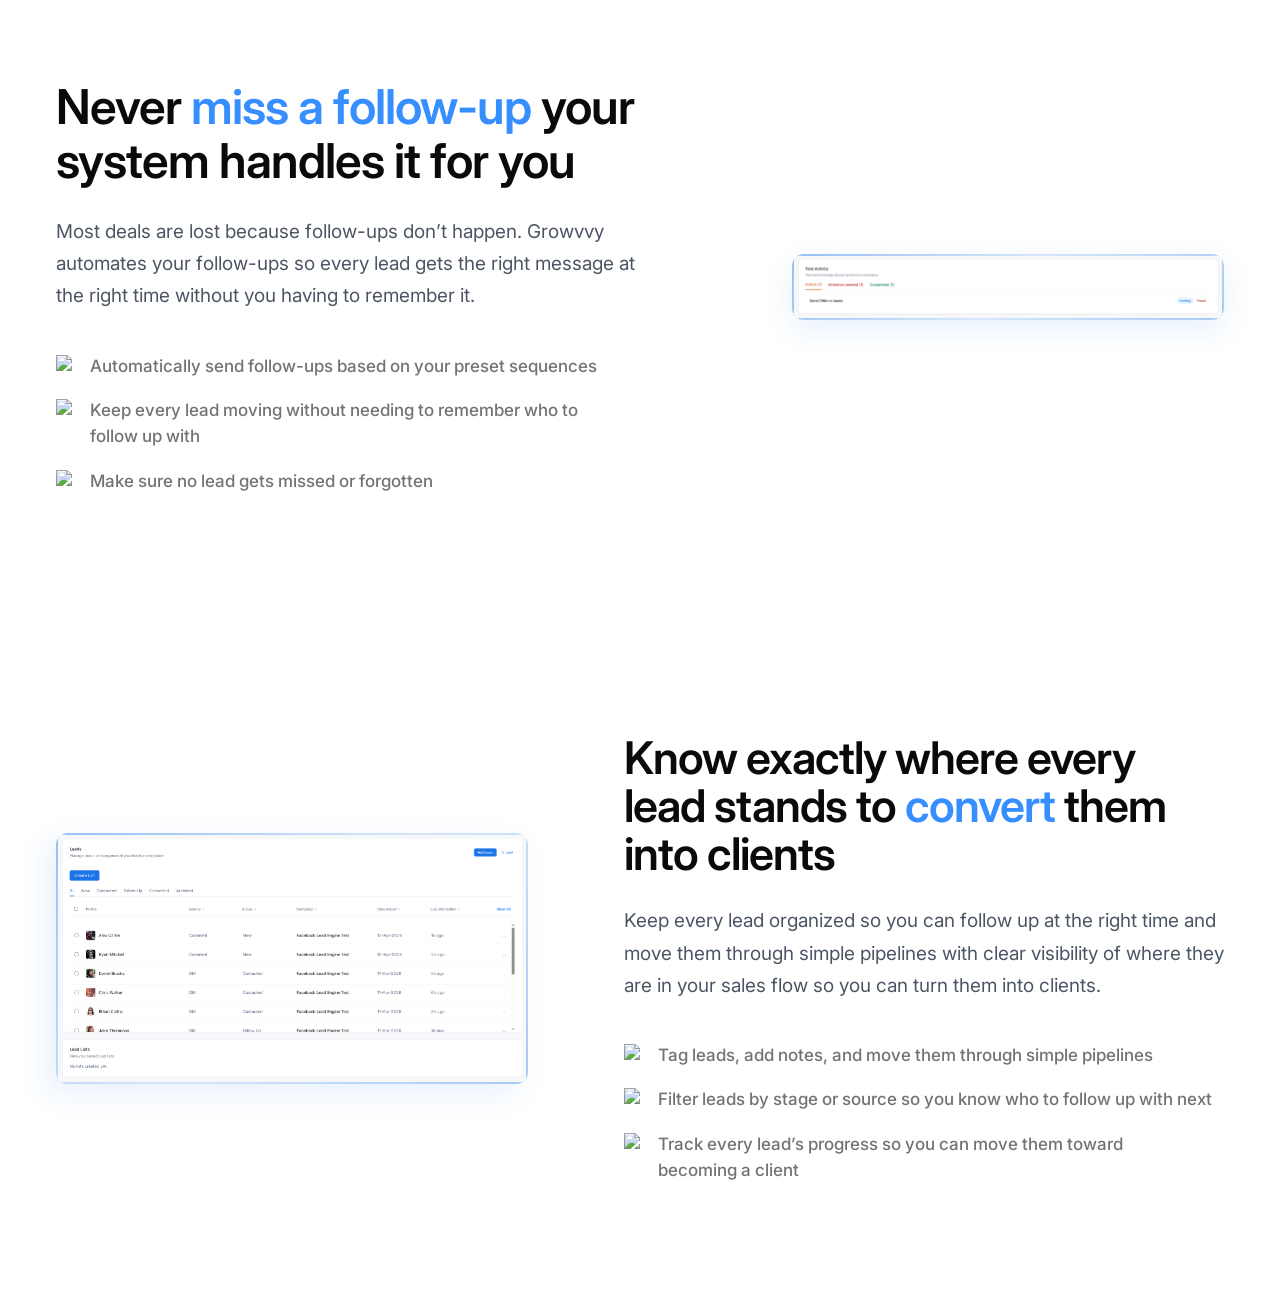
==== commit 1fe675a3: "built Feature-4 section" ====
--- a/index.html
+++ b/index.html
@@ -449,6 +449,72 @@
     </section>
 
 
+    <!-- ======================================== -->
+    <!-- FEATURE_SECTION_04 -->
+    <!-- ======================================== -->
+
+    <section class="feature-section">
+
+        <div class="feature-container">
+
+            <!-- FEATURE_GRID_REVERSE -->
+            <div class="feature-grid feature-grid-reverse">
+
+                <!-- FEATURE_LEFT_IMAGE -->
+                <div class="feature-image-wrap">
+
+                    <img src="assets/images/feature-4.svg" alt="Feature preview" class="feature-image">
+
+                </div>
+
+                <!-- FEATURE_RIGHT_CONTENT -->
+                <div class="feature-content">
+
+                    <!-- FEATURE_TITLE -->
+                    <h2 class="feature-title">
+                        Know exactly where every lead stands to
+                        <span>convert</span> them into clients
+                    </h2>
+
+                    <!-- FEATURE_BODY -->
+                    <p class="feature-text">
+                        Keep every lead organized so you can follow up at the right
+                        time and move them through simple pipelines with clear
+                        visibility of where they are in your sales flow so you can
+                        turn them into clients.
+                    </p>
+
+                    <!-- FEATURE_BULLETS -->
+                    <div class="feature-list">
+
+                        <div class="feature-item">
+                            <img src="assets/icons/tick-vector.svg" alt="Tick icon">
+                            <p>Tag leads, add notes, and move them through simple pipelines</p>
+                        </div>
+
+                        <div class="feature-item">
+                            <img src="assets/icons/tick-vector.svg" alt="Tick icon">
+                            <p>Filter leads by stage or source so you know who to follow up with next</p>
+                        </div>
+
+                        <div class="feature-item">
+                            <img src="assets/icons/tick-vector.svg" alt="Tick icon">
+                            <p>Track every lead’s progress so you can move them toward<br>
+                                becoming a client
+                            </p>
+                        </div>
+
+                    </div>
+
+                </div>
+
+            </div>
+
+        </div>
+
+    </section>
+
+
 
 
     <!-- JS_FILE -->
--- a/css/style.css
+++ b/css/style.css
@@ -694,6 +694,25 @@
     max-width:680px;
 }
 
+/* FEATURE_SECTION_04_BODY_BOX */
+
+.feature-section:nth-of-type(6) .feature-text{
+    padding-right:0;
+    margin-right:-24px;
+}
+
+/* FEATURE_SECTION_04_IMAGE_SIZE */
+
+.feature-section:nth-of-type(6) .feature-image{
+    max-width:620px;
+}
+
+/* FEATURE_SECTION_04_IMAGE_SHADOW */
+
+.feature-section:nth-of-type(6) .feature-image-wrap{
+    box-shadow:-10px 10px 30px rgba(26,115,232,0.10);
+}
+
 /* ======================================== */
 /* FEATURE_SECTION_01_RESPONSIVE */
 /* ======================================== */
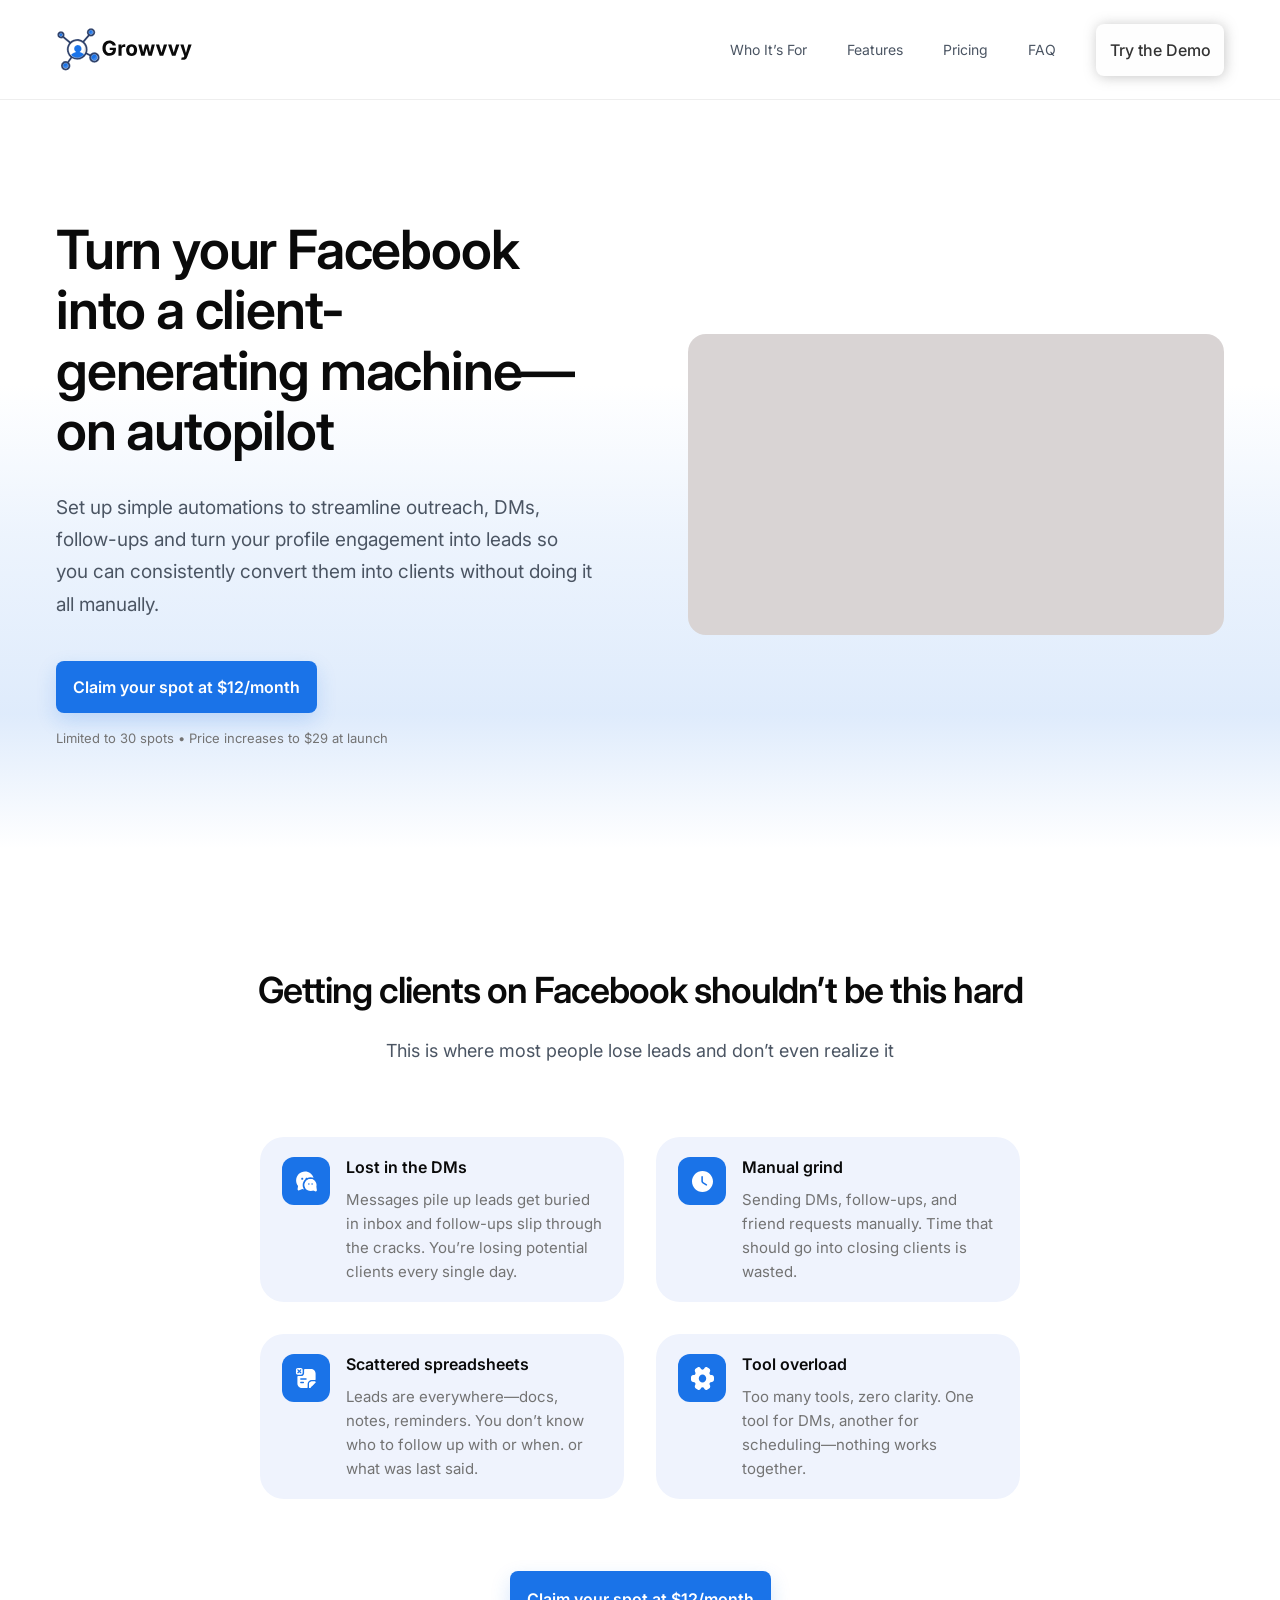
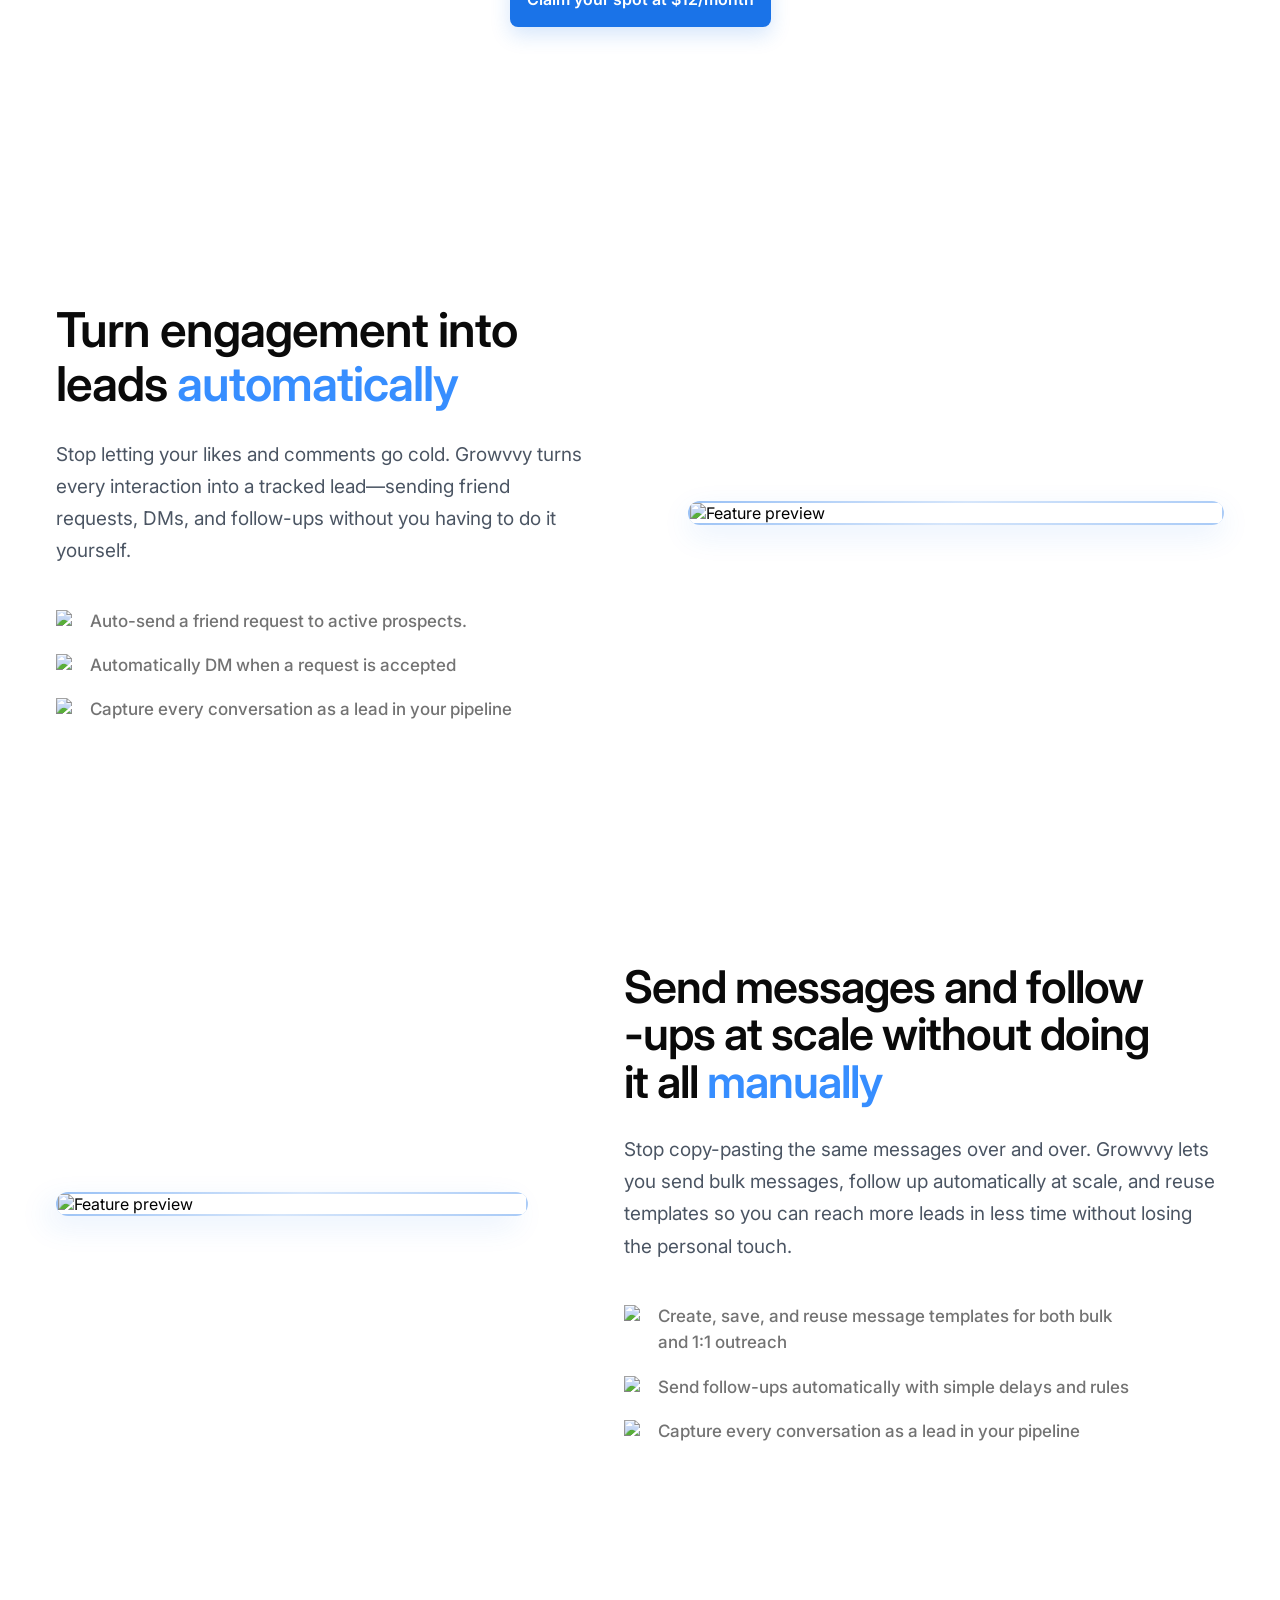
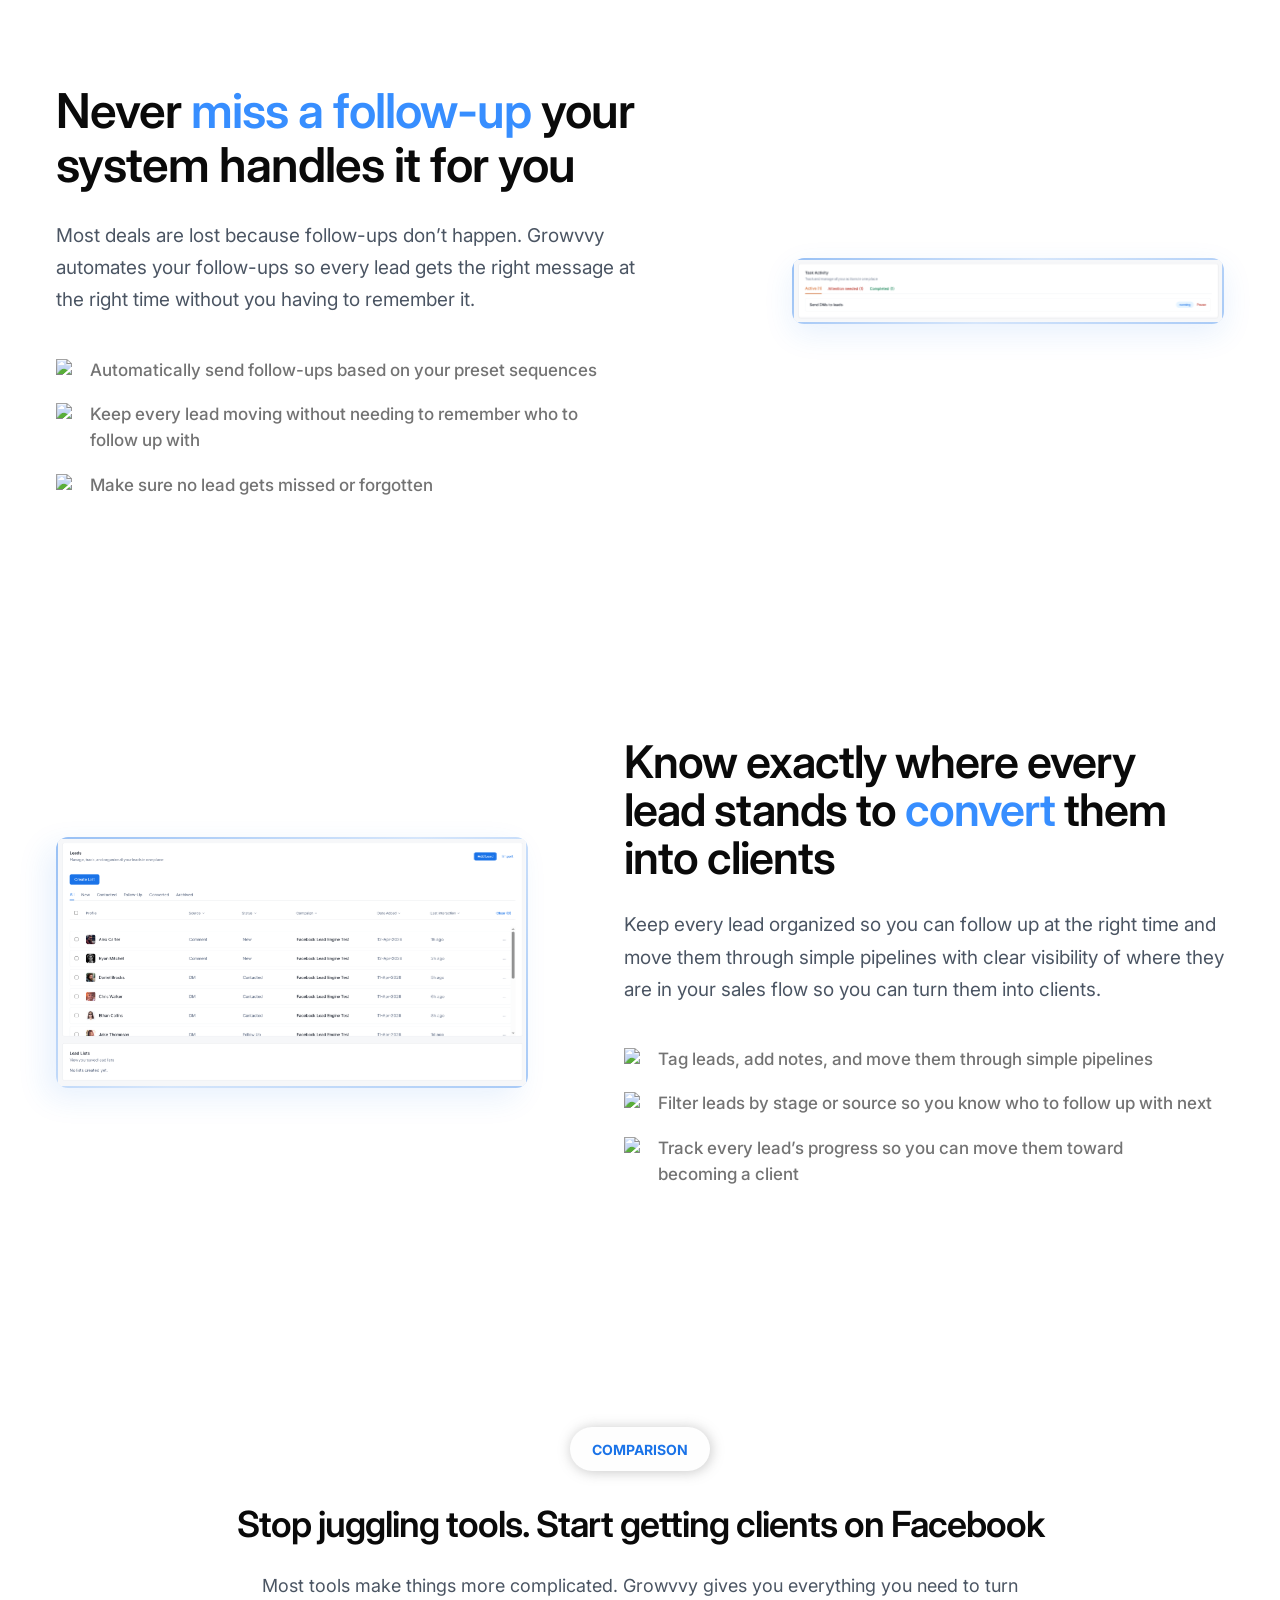
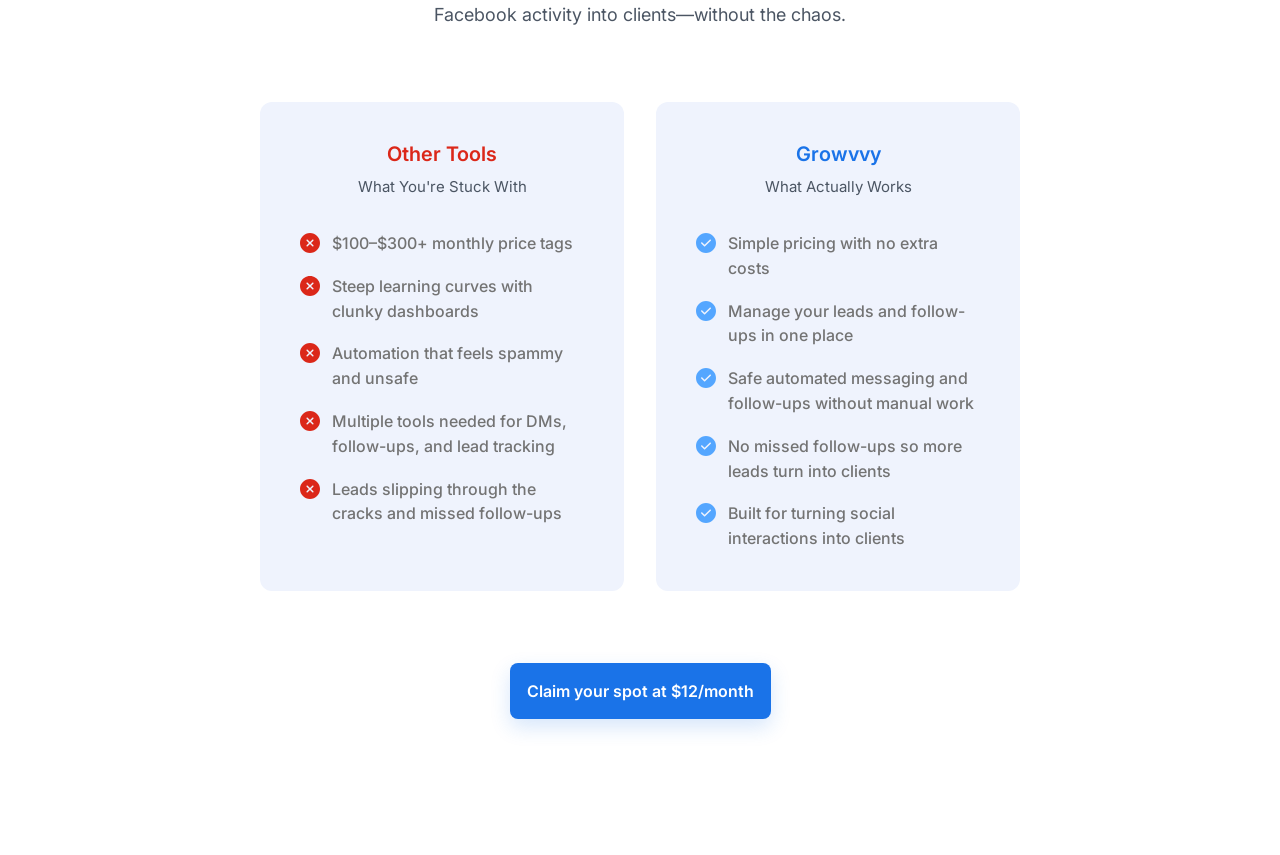
==== commit 1cdee9ff: "Comparsion section done" ====
--- a/index.html
+++ b/index.html
@@ -514,6 +514,146 @@
 
     </section>
 
+    <!-- ======================================== -->
+    <!-- COMPARISON_SECTION -->
+    <!-- ======================================== -->
+
+    <section class="comparison-section">
+
+        <div class="comparison-container">
+
+            <!-- COMPARISON_BADGE -->
+            <div class="comparison-badge">
+                COMPARISON
+            </div>
+
+            <!-- COMPARISON_HEADER -->
+            <div class="comparison-header">
+
+                <!-- COMPARISON_TITLE -->
+                <h2 class="problem-title">
+                    Stop juggling tools. Start getting clients on Facebook
+                </h2>
+
+                <!-- COMPARISON_SUBTITLE -->
+                <p class="problem-subtitle">
+                    Most tools make things more complicated. Growvvy gives you everything
+                    you need to turn Facebook activity into clients—without the chaos.
+                </p>
+
+            </div>
+
+            <!-- COMPARISON_GRID -->
+            <div class="comparison-grid">
+
+                <!-- COMPARISON_CARD_LEFT -->
+                <div class="comparison-card comparison-card-left">
+
+                    <!-- COMPARISON_CARD_TITLE -->
+                    <h3 class="comparison-card-title">
+                        Other Tools
+                    </h3>
+
+                    <!-- COMPARISON_CARD_SUBTITLE -->
+                    <p class="comparison-card-subtitle">
+                        What You're Stuck With
+                    </p>
+
+                    <!-- COMPARISON_CARD_LIST -->
+                    <div class="comparison-card-list">
+
+                        <div class="comparison-card-item">
+                            <img src="assets/icons/red-tick.svg" alt="Icon">
+                            <p>$100–$300+ monthly price tags</p>
+                        </div>
+
+                        <div class="comparison-card-item">
+                            <img src="assets/icons/red-tick.svg" alt="Icon">
+                            <p>Steep learning curves with clunky dashboards</p>
+                        </div>
+
+                        <div class="comparison-card-item">
+                            <img src="assets/icons/red-tick.svg" alt="Icon">
+                            <p>Automation that feels spammy and unsafe</p>
+                        </div>
+
+                        <div class="comparison-card-item">
+                            <img src="assets/icons/red-tick.svg" alt="Icon">
+                            <p>Multiple tools needed for DMs, follow-ups, and lead tracking</p>
+                        </div>
+
+                        <div class="comparison-card-item">
+                            <img src="assets/icons/red-tick.svg" alt="Icon">
+                            <p>Leads slipping through the cracks and missed follow-ups</p>
+                        </div>
+
+                    </div>
+
+                </div>
+
+                <!-- COMPARISON_CARD_RIGHT -->
+                <div class="comparison-card comparison-card-right">
+
+                    <!-- COMPARISON_CARD_TITLE -->
+                    <h3 class="comparison-card-title comparison-card-title-blue">
+                        Growvvy
+                    </h3>
+
+                    <!-- COMPARISON_CARD_SUBTITLE -->
+                    <p class="comparison-card-subtitle">
+                        What Actually Works
+                    </p>
+
+                    <!-- COMPARISON_CARD_LIST -->
+                    <div class="comparison-card-list">
+
+                        <div class="comparison-card-item">
+                            <img src="assets/icons/blue-tick.svg" alt="Icon">
+                            <p>Simple pricing with no extra costs</p>
+                        </div>
+
+                        <div class="comparison-card-item">
+                            <img src="assets/icons/blue-tick.svg" alt="Icon">
+                            <p>Manage your leads and follow-ups in one place</p>
+                        </div>
+
+                        <div class="comparison-card-item">
+                            <img src="assets/icons/blue-tick.svg" alt="Icon">
+                            <p>Safe automated messaging and follow-ups without manual work</p>
+                        </div>
+
+                        <div class="comparison-card-item">
+                            <img src="assets/icons/blue-tick.svg" alt="Icon">
+                            <p>No missed follow-ups so more leads turn into clients</p>
+                        </div>
+
+                        <div class="comparison-card-item">
+                            <img src="assets/icons/blue-tick.svg" alt="Icon">
+                            <p>Built for turning social interactions into clients</p>
+                        </div>
+
+                    </div>
+
+                </div>
+
+            </div>
+
+            <!-- COMPARISON_CTA -->
+            <div class="problem-cta-wrap">
+                <a href="#" class="hero-button">
+                    Claim your spot at $12/month
+                </a>
+            </div>
+
+
+
+
+        </div>
+
+    </section>
+
+
+
 
 
 
--- a/css/style.css
+++ b/css/style.css
@@ -500,6 +500,7 @@
 .problem-cta-wrap .hero-button{
   margin-left:auto;
   margin-right:auto;
+  height:56px;
 }
 
 /* ======================================== */
@@ -713,11 +714,199 @@
     box-shadow:-10px 10px 30px rgba(26,115,232,0.10);
 }
 
+
+/* ======================================== */
+/* COMPARISON_SECTION */
+/* ======================================== */
+
+.comparison-section{
+    width:100%;
+    background:#FFFFFF;
+    padding:120px 0;
+}
+
+.comparison-container{
+    max-width:1400px;
+    margin:0 auto;
+    padding:0 56px;
+}
+
+.comparison-badge{
+    width:fit-content;
+    height:44px;
+    padding:0 22px;
+    margin:0 auto 32px;
+    background:#FEFEFE;
+    border-radius:1000px;
+    box-shadow:1px 1px 13px rgba(115,115,115,0.40);
+
+    display:flex;
+    align-items:center;
+    justify-content:center;
+
+    font-size:14px;
+    font-weight:700;
+    color:#1A73E8;
+}
+
+.comparison-header{
+    max-width:980px;
+    margin:0 auto;
+    text-align:center;
+}
+
+.comparison-header .problem-title{
+    margin-bottom:24px;
+}
+
+.comparison-header .problem-subtitle{
+    max-width:760px;
+    margin:0 auto;
+}
+
+/* ======================================== */
+/* COMPARISON_CARD_LEFT */
+/* ======================================== */
+
+.comparison-grid{
+    margin-top:72px;
+    max-width:760px;
+    margin-left:auto;
+    margin-right:auto;
+
+    display:grid;
+    grid-template-columns:repeat(2, 1fr);
+    gap:32px;
+}
+
+.comparison-card{
+    background:#EFF3FD;
+    border-radius:12px;
+    padding:40px;
+}
+
+.comparison-card-left{
+    max-width:364px;
+}
+
+.comparison-card-title{
+    font-size:20px;
+    font-weight:600;
+    line-height:1.25;
+    text-align:center;
+    color:#DB2719;
+    margin-bottom:8px;
+}
+
+.comparison-card-title-blue{
+    color:#1A73E8;
+}
+
+.comparison-card-subtitle{
+    font-size:15px;
+    font-weight:400;
+    line-height:1.6;
+    text-align:center;
+    color:#4B5563;
+    margin-bottom:32px;
+}
+
+.comparison-card-list{
+    display:flex;
+    flex-direction:column;
+    gap:18px;
+}
+
+.comparison-card-item{
+    display:flex;
+    align-items:flex-start;
+    gap:12px;
+}
+
+.comparison-card-item img{
+    width:20px;
+    height:20px;
+    flex-shrink:0;
+    margin-top:2px;
+}
+
+.comparison-card-item p{
+    font-size:16px;
+    font-weight:500;
+    line-height:1.55;
+    color:#737373;
+}
+
+/* ======================================== */
+/* COMPARISON_SECTION_RESPONSIVE */
+/* ======================================== */
+
+@media (max-width: 992px){
+
+    .comparison-section{
+        padding:72px 0;
+    }
+
+    .comparison-container{
+        padding:0 24px;
+    }
+
+    .comparison-badge{
+        margin-bottom:24px;
+    }
+
+    .comparison-header .problem-title{
+        margin-bottom:18px;
+    }
+
+    .comparison-grid{
+        grid-template-columns:1fr;
+        gap:24px;
+        margin-top:48px;
+        max-width:520px;
+    }
+
+    .comparison-card{
+        padding:24px;
+    }
+
+    .comparison-card-left{
+        max-width:100%;
+    }
+
+    .comparison-card-right{
+        max-width:100%;
+    }
+
+    .problem-cta-wrap{
+        margin-top:48px;
+    }
+
+}
+
+@media (max-width: 576px){
+
+    .comparison-card-title{
+        font-size:18px;
+    }
+
+    .comparison-card-subtitle{
+        font-size:15px;
+    }
+
+    .comparison-card-item p{
+        font-size:15px;
+    }
+
+}
+
+
 /* ======================================== */
 /* FEATURE_SECTION_01_RESPONSIVE */
 /* ======================================== */
 
 @media (max-width: 992px){
+
 
     .feature-section{
         padding:72px 0;
@@ -768,6 +957,66 @@
         max-width:520px;
     }
 
+    /* FEATURE_CUSTOM_RESET_MOBILE */
+
+    .feature-grid-reverse .feature-title,
+    .feature-section:nth-of-type(5) .feature-title{
+        width:auto;
+        max-width:100%;
+    }
+
+    .feature-grid-reverse .feature-text,
+    .feature-section:nth-of-type(5) .feature-text,
+    .feature-section:nth-of-type(6) .feature-text{
+        margin-right:0;
+        max-width:100%;
+    }
+
+    .feature-section:nth-of-type(6) .feature-image,
+    .feature-grid-reverse .feature-image{
+        max-width:520px;
+    }
+
+    /* FEATURE_SECTION_01_MOBILE_LAYOUT */
+
+    .feature-section:nth-of-type(3) .feature-grid{
+        display:flex;
+        flex-direction:column;
+    }
+
+    .feature-section:nth-of-type(3) .feature-image-wrap{
+        order:1;
+    }
+
+    .feature-section:nth-of-type(3) .feature-content{
+        order:2;
+    }
+
+    /* FEATURE_SECTION_03_MOBILE_LAYOUT */
+
+    .feature-section:nth-of-type(5) .feature-grid{
+        display:flex;
+        flex-direction:column;
+    }
+
+    .feature-section:nth-of-type(5) .feature-image-wrap{
+        order:1;
+    }
+
+    .feature-section:nth-of-type(5) .feature-content{
+        order:2;
+    }
+
+    /* FEATURE_SECTION_02_04_MOBILE_WRAP_FIX */
+
+    .feature-section:nth-of-type(4) .feature-image-wrap,
+    .feature-section:nth-of-type(6) .feature-image-wrap{
+        width:auto;
+        max-width:520px;
+        margin:0 auto;
+        justify-content:center;
+    }
+
 }
 
 @media (max-width: 576px){
@@ -784,4 +1033,6 @@
         font-size:15px;
     }
 
-}+}
+
+
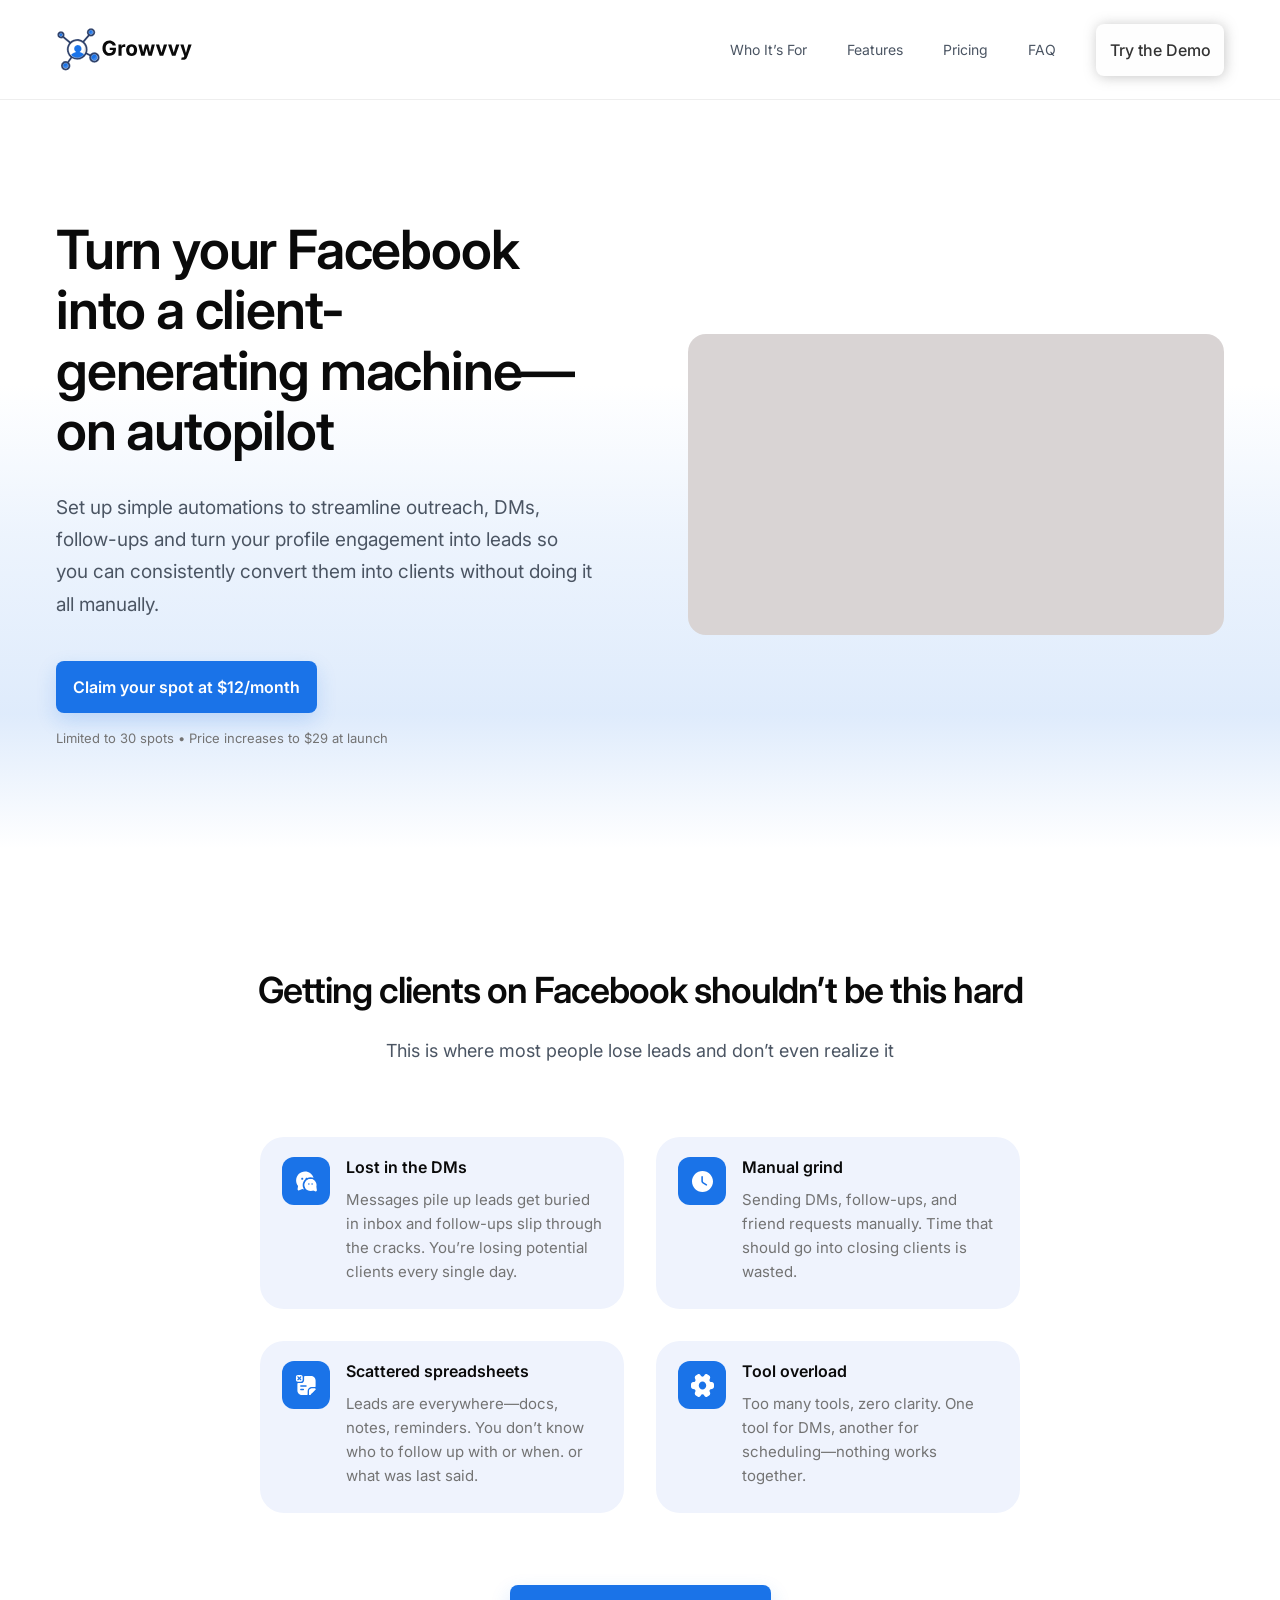
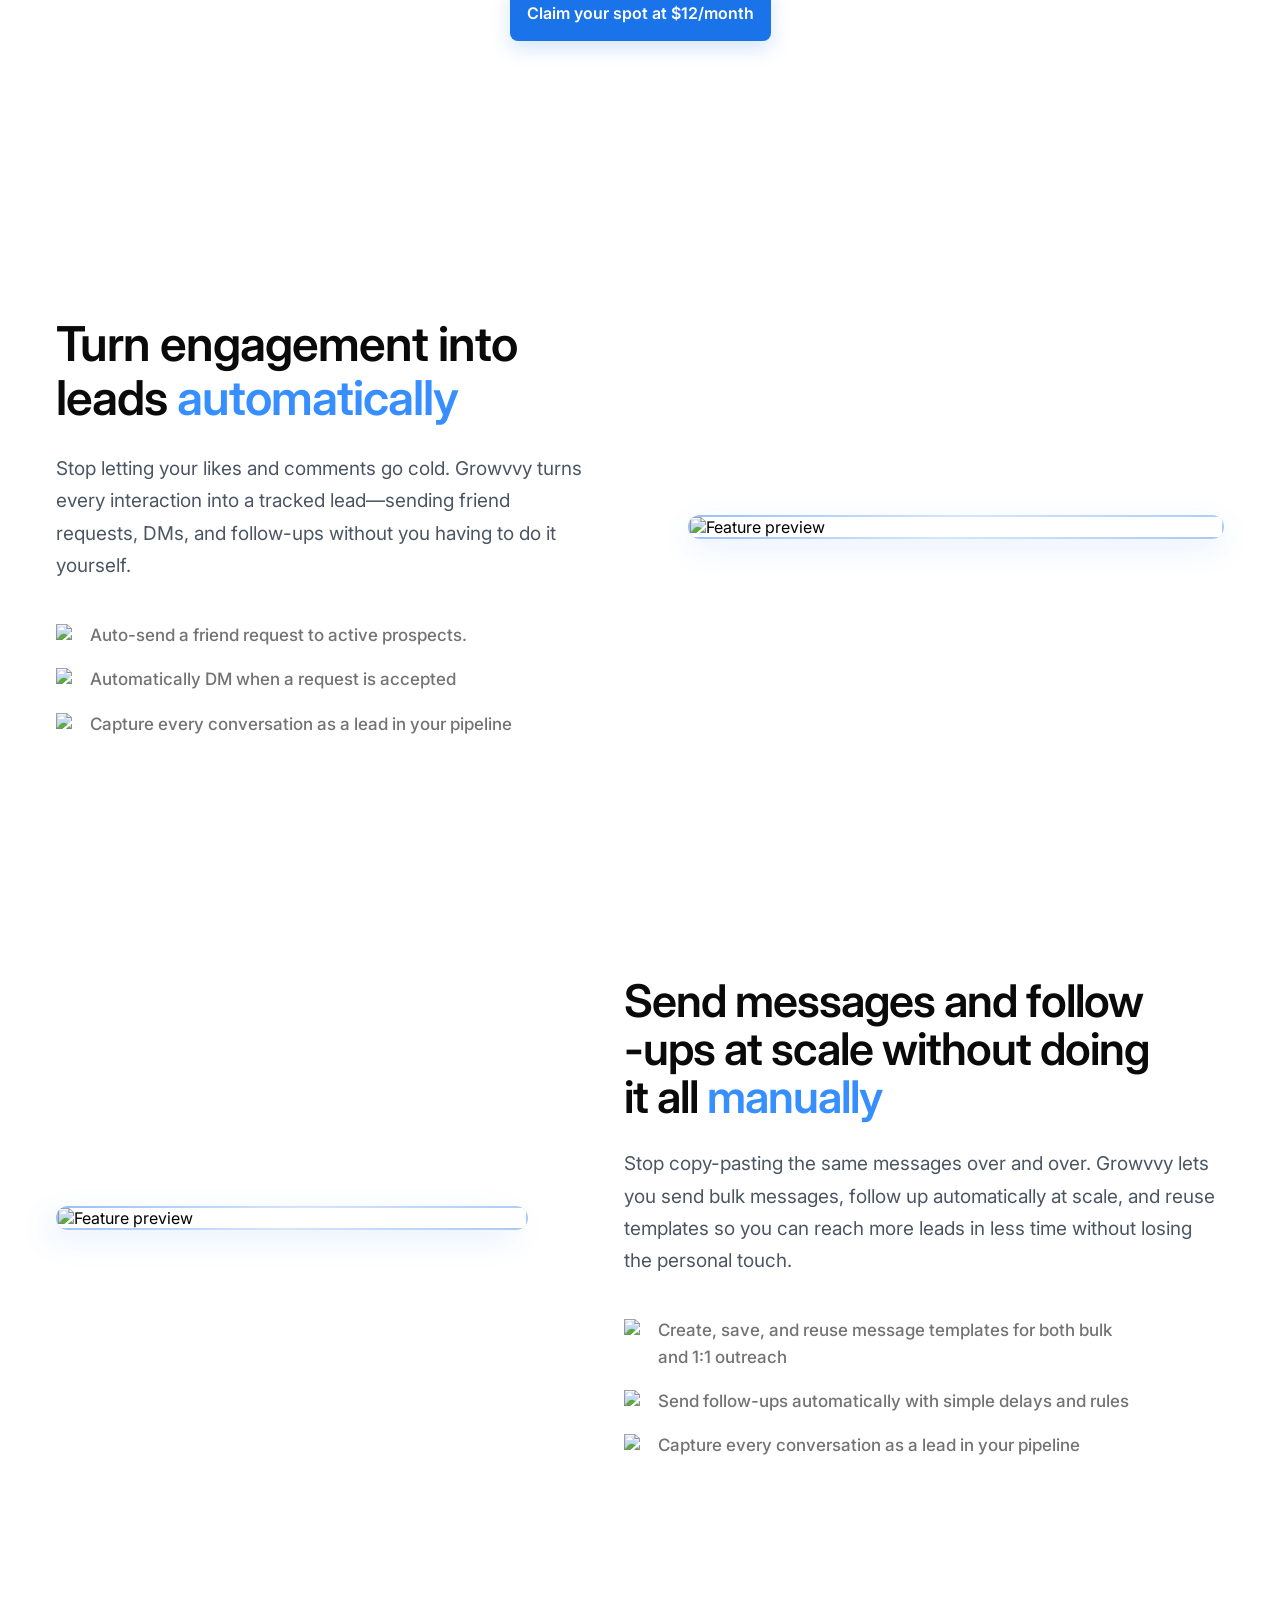
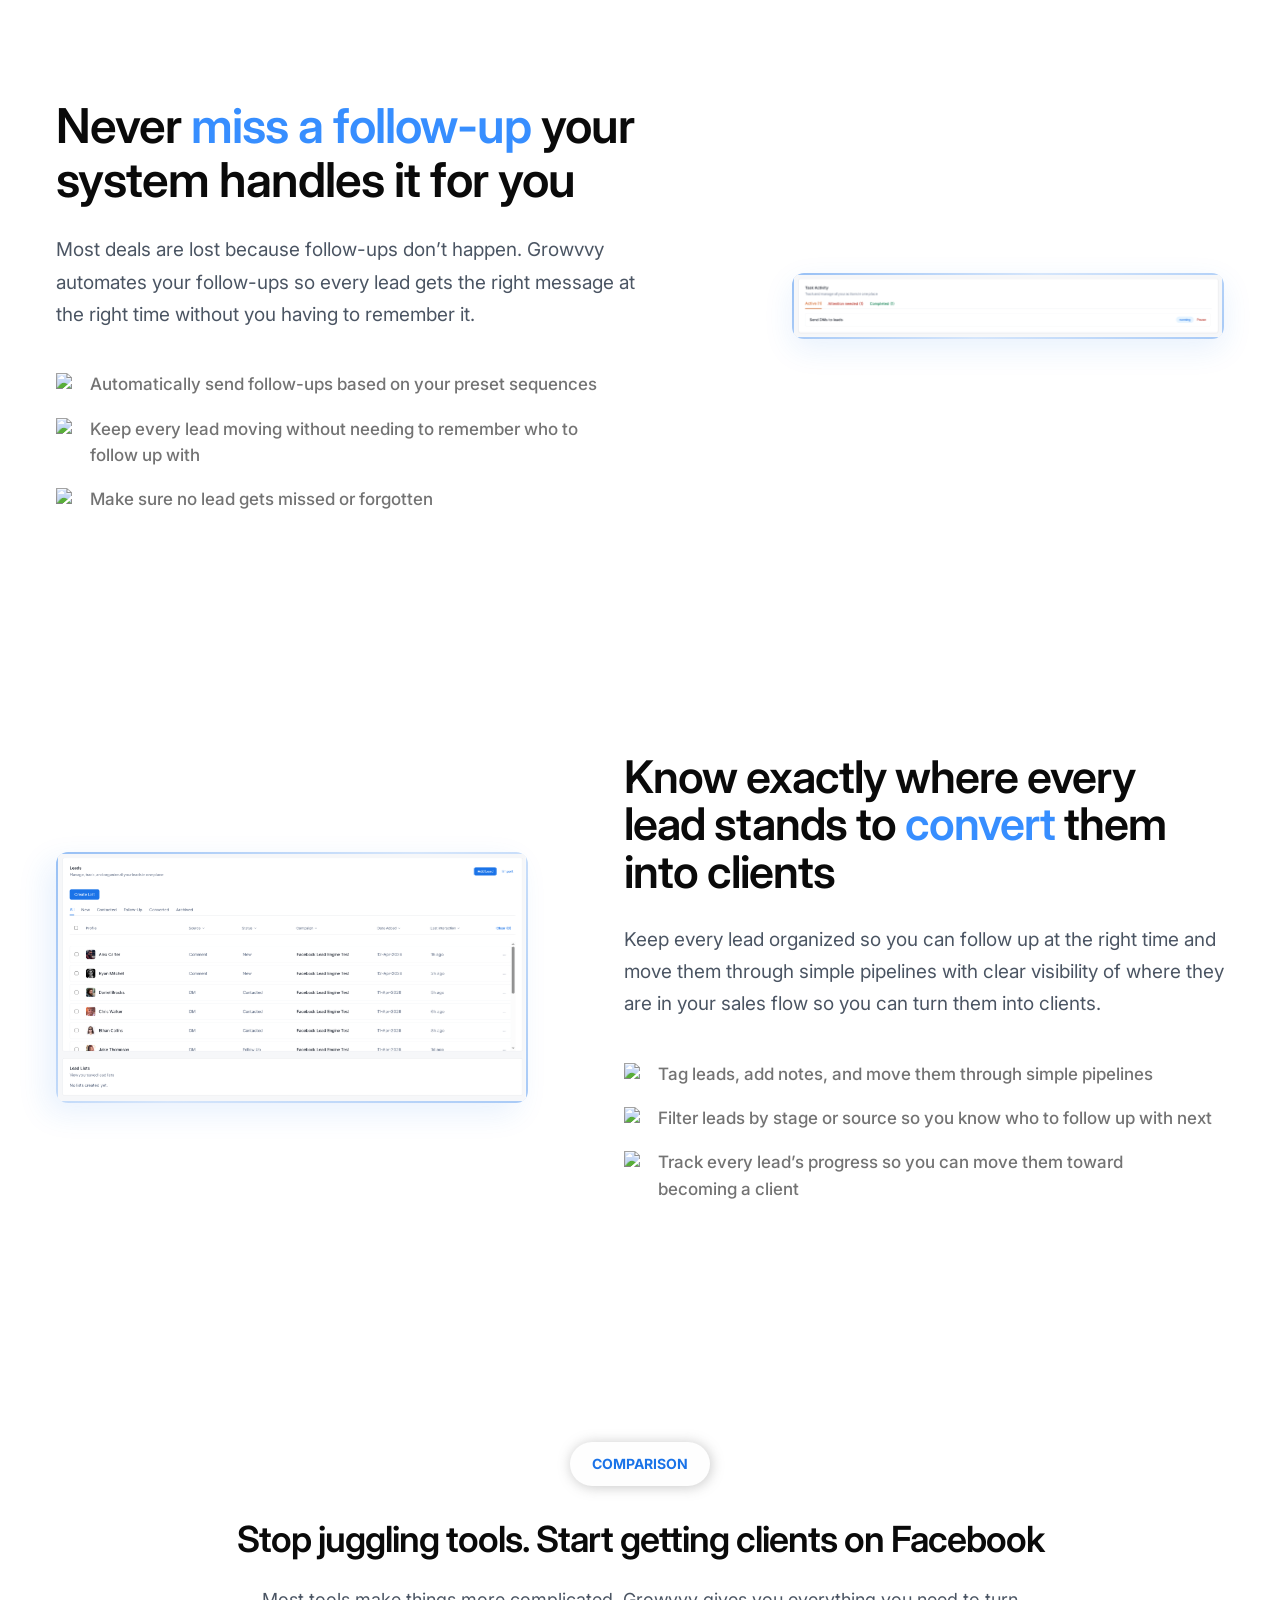
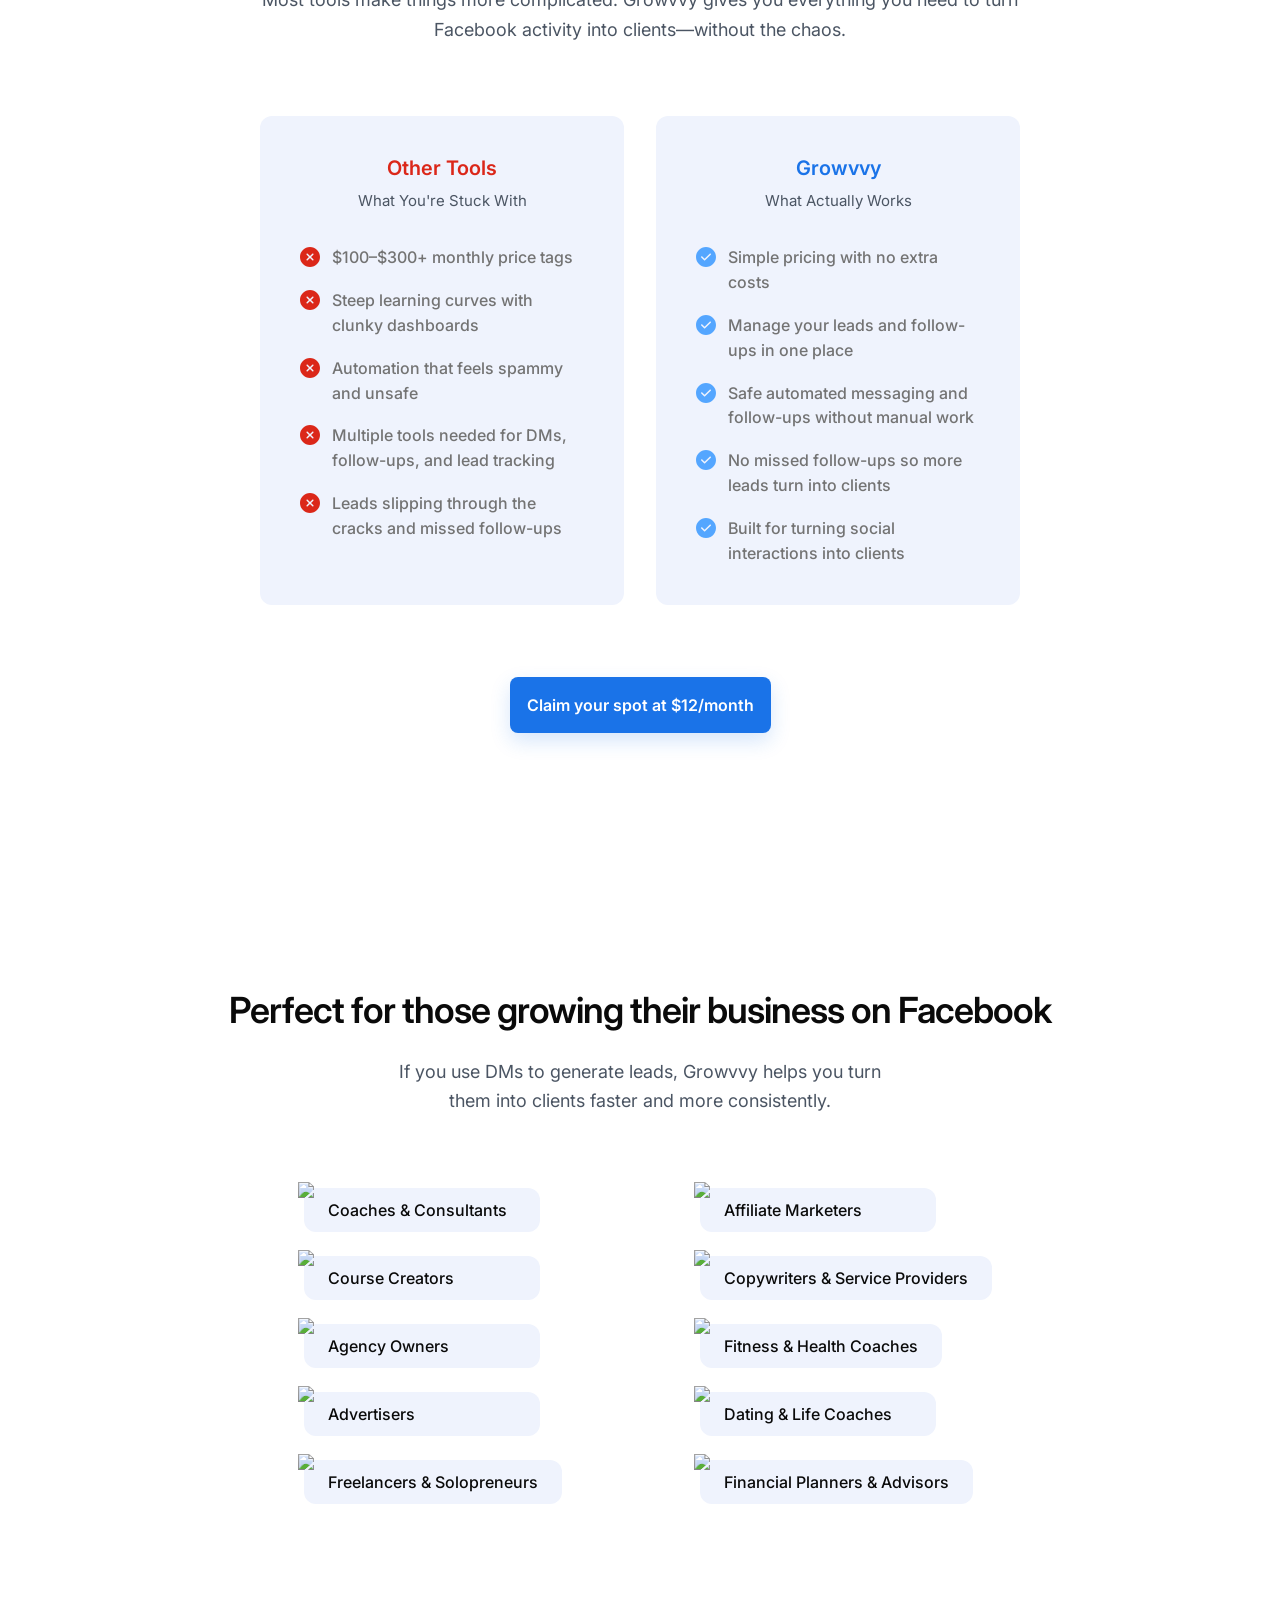
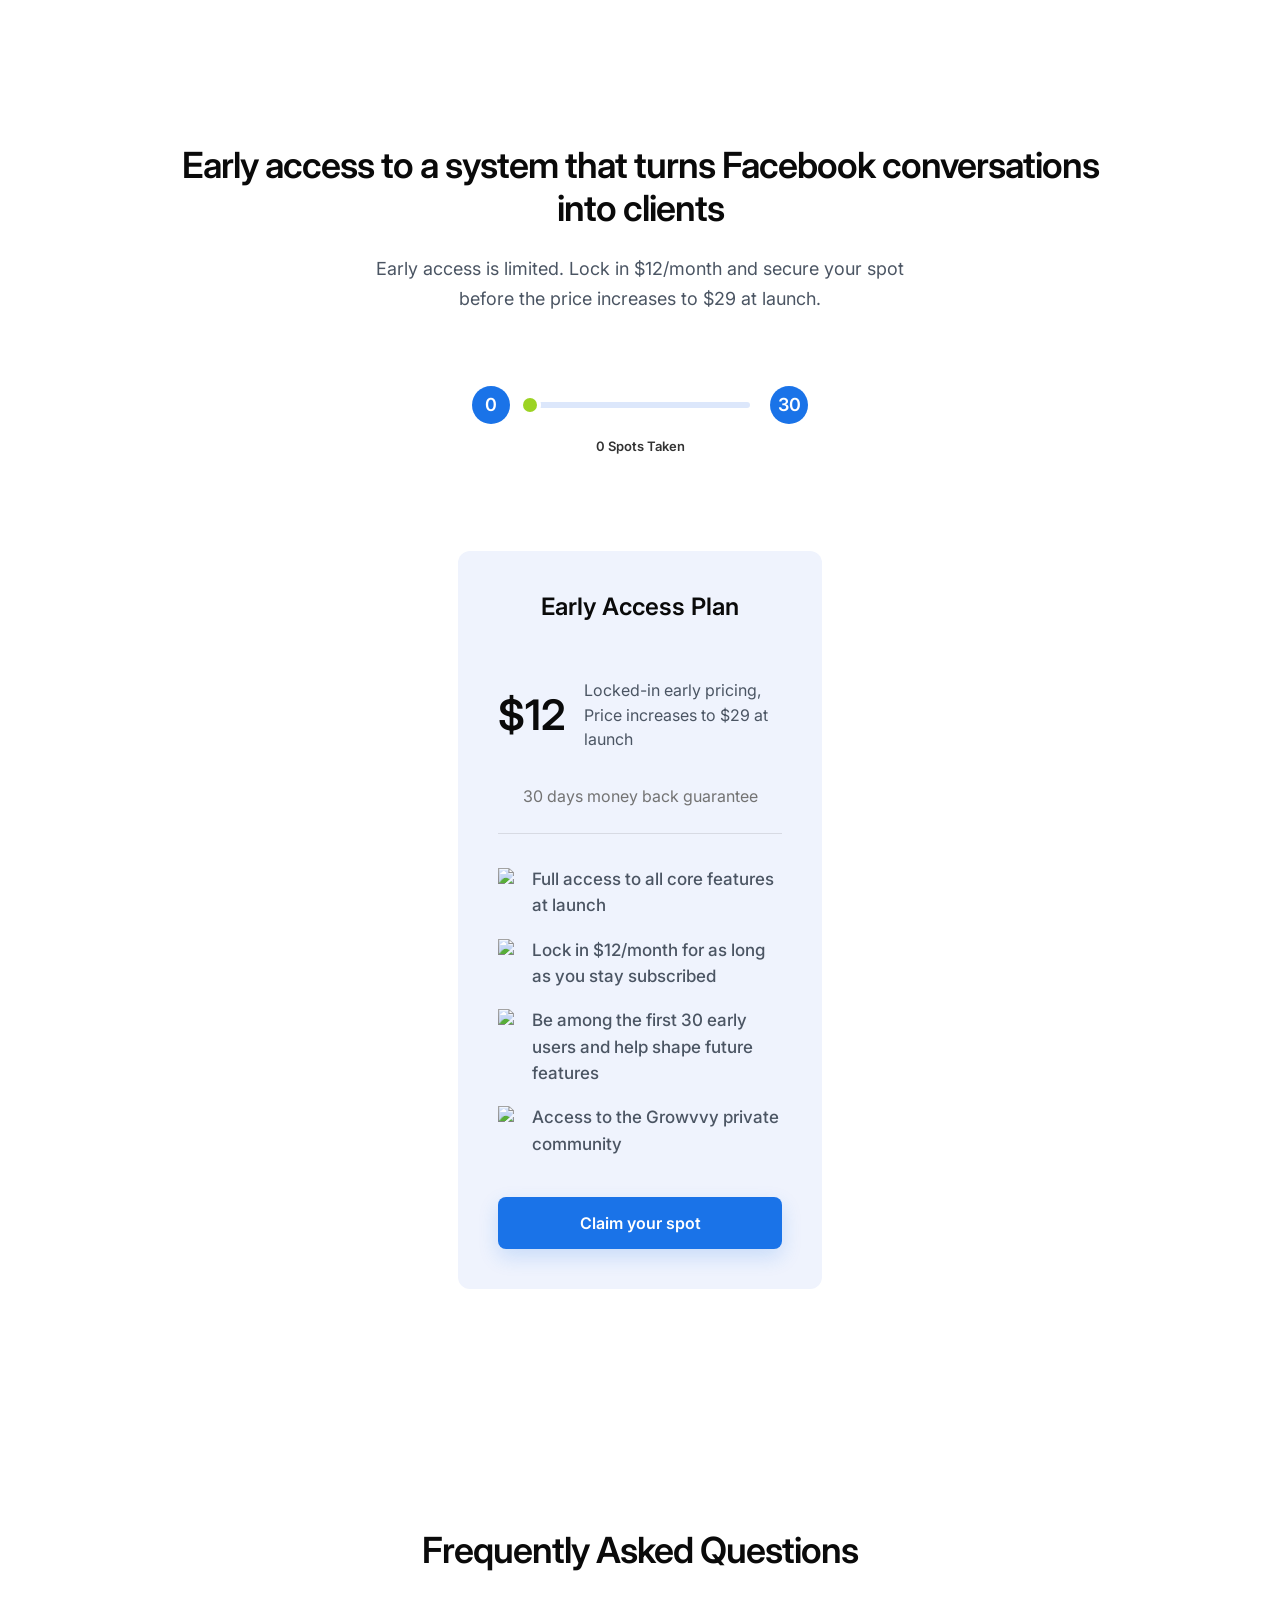
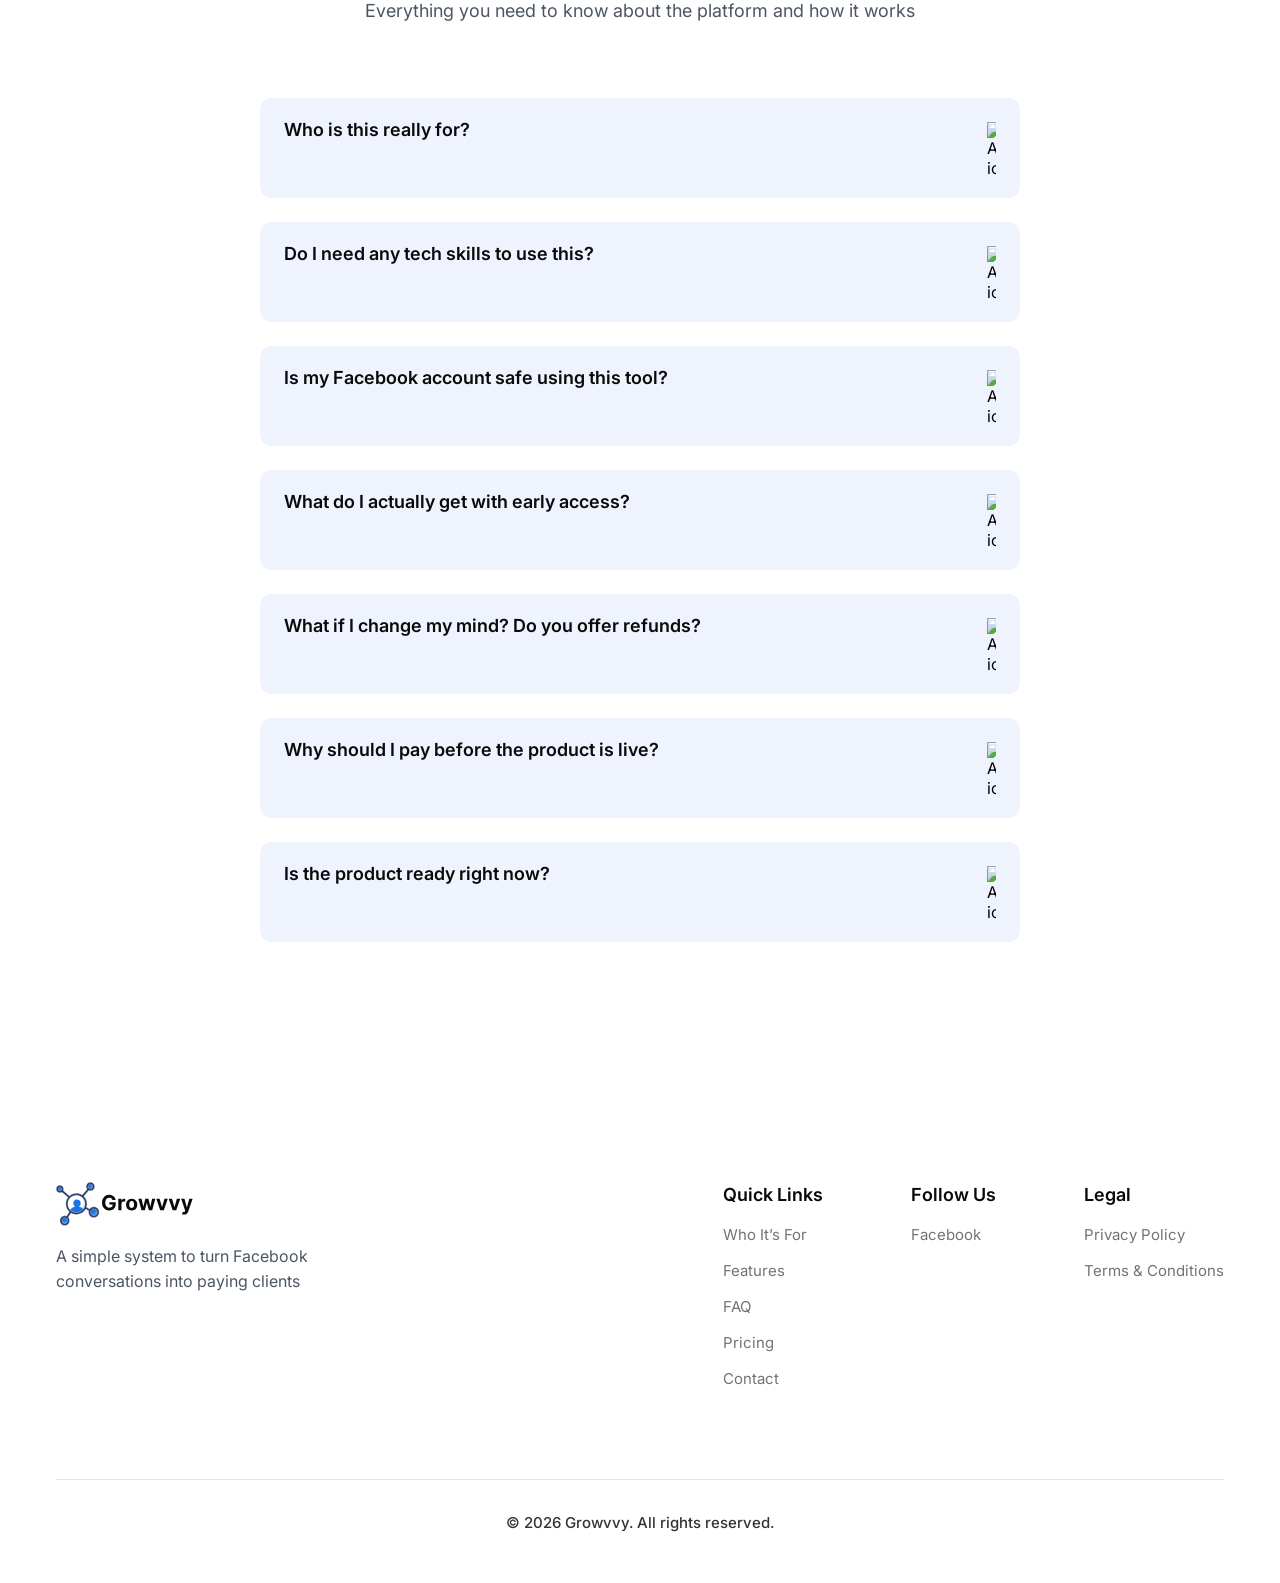
==== commit 8ed618b6: "Thankyou page completed" ====
--- a/index.html
+++ b/index.html
@@ -10,6 +10,7 @@
     <!-- GOOGLE_FONT_INTER -->
     <link rel="preconnect" href="https://fonts.googleapis.com">
     <link rel="preconnect" href="https://fonts.gstatic.com" crossorigin>
+    <link rel="preload" href="https://fonts.gstatic.com/s/inter/v20/UcCO3FwrK3iLTcviYwYZ8UA3.woff2" as="font" type="font/woff2" crossorigin>
 
     <link href="https://fonts.googleapis.com/css2?family=Inter:wght@400;500;600;700&display=swap" rel="stylesheet">
 
@@ -41,7 +42,7 @@
                     <a href="#faq">FAQ</a>
                 </nav>
 
-                <a href="#" class="navbar-button">Try the Demo</a>
+                <a href="https://growvvy-sandbox-demo-live.vercel.app" class="navbar-button" target="_blank" rel="noopener noreferrer">Try the Demo</a>
 
             </div>
 
@@ -97,7 +98,7 @@
                 </p>
 
                 <!-- HERO_CTA -->
-                <a href="#" class="hero-button">
+                <a href="https://test.checkout.dodopayments.com/buy/pdt_0NdALZ7CyuU6eNfX7hELO?quantity=1" class="hero-button" target="_blank" rel="noopener noreferrer">
                     Claim your spot at $12/month
                 </a>
 
@@ -260,7 +261,7 @@
     <!-- FEATURE_SECTION_01 -->
     <!-- ======================================== -->
 
-    <section class="feature-section">
+    <section class="feature-section" id="features">
 
         <div class="feature-container">
 
@@ -645,17 +646,575 @@
                 </a>
             </div>
 
-
-
-
         </div>
 
     </section>
 
-
-
-
-
+    <!-- ======================================== -->
+    <!-- WHO_IS_THIS_FOR_SECTION -->
+    <!-- ======================================== -->
+
+    <section class="who-section" id="who-its-for">
+
+        <div class="who-container">
+
+            <!-- WHO_HEADER -->
+            <div class="who-header">
+
+                <!-- WHO_TITLE -->
+                <h2 class="problem-title">
+                    Perfect for those growing their business on Facebook
+                </h2>
+
+                <!-- WHO_SUBTITLE -->
+                <p class="problem-subtitle">
+                    If you use DMs to generate leads, Growvvy helps you turn<br>
+                    them into clients faster and more consistently.
+                </p>
+
+            </div>
+
+            <!-- WHO_GRID -->
+            <div class="who-grid">
+
+                <!-- WHO_COLUMN_LEFT -->
+                <div class="who-column">
+
+                    <!-- WHO_ITEM_01 -->
+                    <div class="who-item">
+
+                        <!-- WHO_ICON -->
+                        <img src="assets/icons/blue-tick2.svg" alt="Tick icon" class="who-item-icon">
+
+                        <!-- WHO_TEXT -->
+                        <p class="who-item-text">
+                            Coaches & Consultants
+                        </p>
+
+                    </div>
+
+                    <!-- WHO_ITEM_02 -->
+                    <div class="who-item">
+
+                        <!-- WHO_ICON -->
+                        <img src="assets/icons/blue-tick2.svg" alt="Tick icon" class="who-item-icon">
+
+                        <!-- WHO_TEXT -->
+                        <p class="who-item-text">
+                            Course Creators
+                        </p>
+
+                    </div>
+
+                    <!-- WHO_ITEM_03 -->
+                    <div class="who-item">
+
+                        <!-- WHO_ICON -->
+                        <img src="assets/icons/blue-tick2.svg" alt="Tick icon" class="who-item-icon">
+
+                        <!-- WHO_TEXT -->
+                        <p class="who-item-text">
+                            Agency Owners
+                        </p>
+
+                    </div>
+
+                    <!-- WHO_ITEM_04 -->
+                    <div class="who-item">
+
+                        <!-- WHO_ICON -->
+                        <img src="assets/icons/blue-tick2.svg" alt="Tick icon" class="who-item-icon">
+
+                        <!-- WHO_TEXT -->
+                        <p class="who-item-text">
+                            Advertisers
+                        </p>
+
+                    </div>
+
+                    <!-- WHO_ITEM_05 -->
+                    <div class="who-item">
+
+                        <!-- WHO_ICON -->
+                        <img src="assets/icons/blue-tick2.svg" alt="Tick icon" class="who-item-icon">
+
+                        <!-- WHO_TEXT -->
+                        <p class="who-item-text">
+                            Freelancers & Solopreneurs
+                        </p>
+
+                    </div>
+                    
+
+                </div>
+
+                <!-- WHO_COLUMN_RIGHT -->
+                <div class="who-column">
+
+                    <!-- WHO_ITEM_06 -->
+                    <div class="who-item">
+
+                        <!-- WHO_ICON -->
+                        <img src="assets/icons/blue-tick2.svg" alt="Tick icon" class="who-item-icon">
+
+                        <!-- WHO_TEXT -->
+                        <p class="who-item-text">
+                            Affiliate Marketers
+                        </p>
+
+                    </div>
+
+                    <!-- WHO_ITEM_07 -->
+                    <div class="who-item">
+
+                        <!-- WHO_ICON -->
+                        <img src="assets/icons/blue-tick2.svg" alt="Tick icon" class="who-item-icon">
+
+                        <!-- WHO_TEXT -->
+                        <p class="who-item-text">
+                            Copywriters & Service Providers
+                        </p>
+
+                    </div>
+
+                    <!-- WHO_ITEM_08 -->
+                    <div class="who-item">
+
+                        <!-- WHO_ICON -->
+                        <img src="assets/icons/blue-tick2.svg" alt="Tick icon" class="who-item-icon">
+
+                        <!-- WHO_TEXT -->
+                        <p class="who-item-text">
+                            Fitness & Health Coaches
+                        </p>
+
+                    </div>
+
+                    <!-- WHO_ITEM_09 -->
+                    <div class="who-item">
+
+                        <!-- WHO_ICON -->
+                        <img src="assets/icons/blue-tick2.svg" alt="Tick icon" class="who-item-icon">
+
+                        <!-- WHO_TEXT -->
+                        <p class="who-item-text">
+                            Dating & Life Coaches
+                        </p>
+
+                    </div>
+
+                    <!-- WHO_ITEM_10 -->
+                    <div class="who-item">
+
+                        <!-- WHO_ICON -->
+                        <img src="assets/icons/blue-tick2.svg" alt="Tick icon" class="who-item-icon">
+
+                        <!-- WHO_TEXT -->
+                        <p class="who-item-text">
+                            Financial Planners & Advisors
+                        </p>
+
+                    </div>
+
+                </div>
+
+            </div>
+
+        </div>
+
+    </section>
+
+    <!-- ======================================== -->
+    <!-- PRICING_SECTION -->
+    <!-- ======================================== -->
+
+    <section class="pricing-section" id="pricing">
+
+        <div class="pricing-container">
+
+            <!-- PRICING_HEADER -->
+            <div class="pricing-header">
+
+                <!-- PRICING_TITLE -->
+                <h2 class="problem-title">
+                    Early access to a system that turns Facebook conversations into clients
+                </h2>
+
+                <!-- PRICING_SUBTITLE -->
+                <p class="problem-subtitle">
+                    Early access is limited. Lock in $12/month and secure your spot<br>
+                    before the price increases to $29 at launch.
+                </p>
+
+            </div>
+
+            <!-- PRICING_PROGRESS -->
+            <div class="pricing-progress-wrap">
+
+                <div class="pricing-progress-row">
+
+                    <!-- LEFT_CIRCLE -->
+                    <div class="pricing-progress-circle">
+                        0
+                    </div>
+
+                    <!-- TRACK -->
+                    <div class="pricing-progress-track">
+
+                        <div class="pricing-progress-fill"></div>
+
+                        <div class="pricing-progress-marker"></div>
+
+                    </div>
+
+                    <!-- RIGHT_CIRCLE -->
+                    <div class="pricing-progress-circle">
+                        30
+                    </div>
+
+                </div>
+
+                <div class="pricing-progress-status">
+                    0 Spots Taken
+                </div>
+
+            </div>
+
+            <!-- PRICING_CARD -->
+            <div class="pricing-card">
+
+                <!-- PRICING_CARD_TITLE -->
+                <h3 class="pricing-card-title">
+                    Early Access Plan
+                </h3>
+
+                <!-- PRICING_PRICE_ROW -->
+                <div class="pricing-price-row">
+
+                    <!-- PRICE -->
+                    <div class="pricing-price">
+                        $12
+                    </div>
+
+                    <!-- PRICE_TEXT -->
+                    <p class="pricing-price-text">
+                        Locked-in early pricing,<br>
+                        Price increases to $29 at launch
+                    </p>
+
+                </div>
+
+                <!-- GUARANTEE -->
+                <p class="pricing-guarantee">
+                    30 days money back guarantee
+                </p>
+
+                <!-- DIVIDER -->
+                <div class="pricing-divider"></div>
+
+                <!-- PRICING_BENEFITS -->
+                <div class="pricing-benefits">
+
+                    <div class="pricing-benefit-item">
+                        <img src="assets/icons/green-tick.svg" alt="Tick icon">
+                        <p>Full access to all core features at launch</p>
+                    </div>
+
+                    <div class="pricing-benefit-item">
+                        <img src="assets/icons/green-tick.svg" alt="Tick icon">
+                        <p>Lock in $12/month for as long as you stay subscribed</p>
+                    </div>
+
+                    <div class="pricing-benefit-item">
+                        <img src="assets/icons/green-tick.svg" alt="Tick icon">
+                        <p>Be among the first 30 early users and help shape future features</p>
+                    </div>
+
+                    <div class="pricing-benefit-item">
+                        <img src="assets/icons/green-tick.svg" alt="Tick icon">
+                        <p>Access to the Growvvy private community</p>
+                    </div>
+
+                </div>
+
+                <!-- PRICING_CTA -->
+                <a href="#" class="hero-button pricing-card-button">
+                    Claim your spot
+                </a>
+
+            </div>
+
+        </div>
+
+    </section>
+
+    <!-- ======================================== -->
+    <!-- FAQ_SECTION -->
+    <!-- ======================================== -->
+
+    <section class="faq-section" id="faq">
+
+        <div class="faq-container">
+
+            <!-- FAQ_HEADER -->
+            <div class="faq-header">
+
+                <!-- FAQ_TITLE -->
+                <h2 class="problem-title">
+                    Frequently Asked Questions
+                </h2>
+
+                <!-- FAQ_SUBTITLE -->
+                <p class="problem-subtitle">
+                    Everything you need to know about the platform and how it works
+                </p>
+
+            </div>
+
+            <!-- FAQ_CARD_01 -->
+            <div class="faq-card">
+
+                <!-- FAQ_TOP_ROW -->
+                <div class="faq-card-top">
+
+                    <h3 class="faq-question">
+                        Who is this really for?
+                    </h3>
+
+                    <img src="assets/icons/right-arrow.svg" alt="Arrow icon" class="faq-arrow">
+
+                </div>
+
+                <!-- FAQ_ANSWER -->
+                <p class="faq-answer">
+                    If you’re a coach, freelancer, course creator, or solopreneur
+                    using Facebook to get clients—this is built for you. It helps you
+                    save time and turn more conversations into clients.
+                </p>
+
+            </div>
+            
+            <!-- FAQ_CARD_02 -->
+            <div class="faq-card">
+
+                <!-- FAQ_TOP_ROW -->
+                <div class="faq-card-top">
+
+                    <h3 class="faq-question">
+                        Do I need any tech skills to use this?
+                    </h3>
+
+                    <img src="assets/icons/right-arrow.svg" alt="Arrow icon" class="faq-arrow">
+
+                </div>
+
+                <!-- FAQ_ANSWER -->
+                <p class="faq-answer">
+                    Not at all. Growvvy is built for non-tech users. If you can send a Facebook message, you can use this.
+                </p>
+
+            </div>
+
+             <!-- FAQ_CARD_03 -->
+            <div class="faq-card">
+
+                <!-- FAQ_TOP_ROW -->
+                <div class="faq-card-top">
+
+                    <h3 class="faq-question">
+                        Is my Facebook account safe using this tool?
+                    </h3>
+
+                    <img src="assets/icons/right-arrow.svg" alt="Arrow icon" class="faq-arrow">
+
+                </div>
+
+                <!-- FAQ_ANSWER -->
+                <p class="faq-answer">
+                    Yes. Growvvy uses safe, human-like automation—not spammy bulk blasting. 
+                    It’s designed to keep your account secure while still 
+                    helping you scale your outreach.
+                </p>
+
+            </div>
+
+            <!-- FAQ_CARD_04 -->
+            <div class="faq-card">
+
+                <!-- FAQ_TOP_ROW -->
+                <div class="faq-card-top">
+
+                    <h3 class="faq-question">
+                        What do I actually get with early access?
+                    </h3>
+
+                    <img src="assets/icons/right-arrow.svg" alt="Arrow icon" class="faq-arrow">
+
+                </div>
+
+                <!-- FAQ_ANSWER -->
+                <p class="faq-answer">
+                    You’re securing your spot and locking in $12/month for life—as long 
+                    as you stay subscribed. Once the product goes live, you’ll get full 
+                    access to all core features with nothing locked or restricted.
+                </p>
+
+            </div>
+
+            <!-- FAQ_CARD_05 -->
+            <div class="faq-card">
+
+                <!-- FAQ_TOP_ROW -->
+                <div class="faq-card-top">
+
+                    <h3 class="faq-question">
+                        What if I change my mind? Do you offer refunds?
+                    </h3>
+
+                    <img src="assets/icons/right-arrow.svg" alt="Arrow icon" class="faq-arrow">
+
+                </div>
+
+                <!-- FAQ_ANSWER -->
+                <p class="faq-answer">
+                    Yes. You’re covered by a 30-day money-back guarantee. 
+                    If it’s not the right fit, you can cancel and get a 
+                    full refund — no questions asked.
+                </p>
+
+            </div>
+
+            <!-- FAQ_CARD_06 -->
+            <div class="faq-card">
+
+                <!-- FAQ_TOP_ROW -->
+                <div class="faq-card-top">
+
+                    <h3 class="faq-question">
+                        Why should I pay before the product is live?
+                    </h3>
+
+                    <img src="assets/icons/right-arrow.svg" alt="Arrow icon" class="faq-arrow">
+
+                </div>
+
+                <!-- FAQ_ANSWER -->
+                <p class="faq-answer">
+                    You’re locking in the lowest price we’ll ever offer—$12/month 
+                    for life as long as you stay subscribed. After launch, pricing 
+                    increases to $29/month. You also get a spot as one of 
+                    the first users helping shape the product.
+                </p>
+
+            </div>
+
+            <!-- FAQ_CARD_07 -->
+            <div class="faq-card">
+
+                <!-- FAQ_TOP_ROW -->
+                <div class="faq-card-top">
+
+                    <h3 class="faq-question">
+                        Is the product ready right now?
+                    </h3>
+
+                    <img src="assets/icons/right-arrow.svg" alt="Arrow icon" class="faq-arrow">
+
+                </div>
+
+                <!-- FAQ_ANSWER -->
+                <p class="faq-answer">
+                    The product is currently in the final stages of development.
+                    I’m actively building and refining the core features to 
+                    make sure everything works smoothly at launch.
+                </p>
+
+            </div>
+
+        </div>
+
+    </section>
+    
+    <!-- ======================================== -->
+    <!-- FOOTER_SECTION -->
+    <!-- ======================================== -->
+
+    <footer class="footer-section">
+
+        <div class="footer-container">
+
+            <!-- FOOTER_TOP -->
+            <div class="footer-top">
+
+                <!-- FOOTER_BRAND -->
+                <div class="footer-brand">
+
+                    <img src="assets/logo/growvvy-logo.svg" alt="Growvvy Logo" class="footer-logo">
+
+                    <p class="footer-brand-text">
+                        A simple system to turn Facebook conversations into paying clients
+                    </p>
+
+                </div>
+
+                <!-- FOOTER_LINKS_WRAP -->
+                <div class="footer-links-wrap">
+
+                    <!-- QUICK_LINKS -->
+                    <div class="footer-column">
+
+                        <h3 class="footer-heading">Quick Links</h3>
+
+                        <a href="#who-its-for">Who It’s For</a>
+                        <a href="#features">Features</a>
+                        <a href="#faq">FAQ</a>
+                        <a href="#pricing">Pricing</a>
+
+                        <!-- FOOTER_CONTACT_LINK -->
+                        <a href="mailto:jefferyanto.ja@gmail.com" target="_blank" rel="noopener noreferrer">Contact</a>
+
+                    </div>
+
+                    <!-- FOLLOW_US -->
+                    <div class="footer-column">
+
+                        <h3 class="footer-heading">Follow Us</h3>
+
+                        <!-- FOOTER_FACEBOOK_LINK -->
+                        <a href="https://www.facebook.com/jeffery.anto.3/" target="_blank" rel="noopener noreferrer">Facebook</a>
+
+                    </div>
+
+                    <!-- LEGAL -->
+                    <div class="footer-column">
+
+                        <h3 class="footer-heading">Legal</h3>
+
+                        <!-- FOOTER_PRIVACY_LINK -->
+                        <a href="privacy.html" target="_blank" rel="noopener noreferrer">Privacy Policy</a>
+                        
+                        <!-- FOOTER_TERMS_LINK -->
+                        <a href="terms.html" target="_blank" rel="noopener noreferrer">Terms & Conditions</a>
+
+                    </div>
+
+                </div>
+
+            </div>
+
+            <!-- FOOTER_DIVIDER -->
+            <div class="footer-divider"></div>
+
+            <!-- FOOTER_BOTTOM -->
+            <p class="footer-copy">
+                © 2026 Growvvy. All rights reserved.
+            </p>
+
+        </div>
+
+    </footer>
+
+    
 
     <!-- JS_FILE -->
     <script src="js/script.js"></script>
--- a/css/style.css
+++ b/css/style.css
@@ -11,6 +11,8 @@
 body{
     font-family:'Inter', sans-serif;
     background:#FFFFFF;
+    text-rendering:optimizeLegibility;
+    -webkit-font-smoothing:antialiased;
 }
 
 /* ======================================== */
@@ -201,7 +203,7 @@
 .hero-main{
     width:100%;
     position:relative;
-background:linear-gradient(
+    background:linear-gradient(
     to bottom,
     #FFFFFF 0%,
     #FFFFFF 38%,
@@ -441,7 +443,7 @@
     background:#EFF3FD;
     border-radius:24px;
     padding:20px 22px 18px;
-    min-height:156px;
+    min-height:172px;
 
     display:flex;
     align-items:flex-start;
@@ -900,6 +902,128 @@
 
 }
 
+/* ======================================== */
+/* WHO_IS_THIS_FOR_SECTION */
+/* ======================================== */
+
+.who-section{
+    width:100%;
+    background:#FFFFFF;
+    padding:120px 0;
+}
+
+.who-container{
+    max-width:1400px;
+    margin:0 auto;
+    padding:0 56px;
+}
+
+.who-header{
+    max-width:980px;
+    margin:0 auto;
+    text-align:center;
+}
+
+.who-header .problem-title{
+    margin-bottom:24px;
+}
+
+.who-header .problem-subtitle{
+    max-width:760px;
+    margin:0 auto;
+}
+
+/* WHO_GRID */
+
+.who-grid{
+    margin-top:72px;
+    max-width:760px;
+    margin-left:auto;
+    margin-right:auto;
+
+    display:grid;
+    grid-template-columns:repeat(2, 1fr);
+    gap:32px;
+    transform:translateX(44px);
+}
+
+.who-column{
+    display:flex;
+    flex-direction:column;
+    gap:24px;
+}
+
+.who-item{
+    position:relative;
+    min-height:44px;
+    background:#EFF3FD;
+    border-radius:12px;
+
+    display:flex;
+    align-items:center;
+    text-align:right;
+
+    padding:0 24px;
+    width:fit-content;
+    min-width:236px;
+    max-width:100%;
+}
+
+.who-item-icon{
+    width:17px;
+    height:17px;
+    position:absolute;
+    top:-6px;
+    left:-6px;
+}
+
+.who-item-text{
+    font-size:16px;
+    font-weight:500;
+    line-height:1.4;
+    color:#0A0A0A;
+}
+
+/* ======================================== */
+/* WHO_IS_THIS_FOR_RESPONSIVE */
+/* ======================================== */
+
+@media (max-width: 992px){
+
+    .who-section{
+        padding:72px 0;
+    }
+
+    .who-container{
+        padding:0 24px;
+    }
+
+    .who-header .problem-title{
+        margin-bottom:18px;
+    }
+
+      .who-grid{
+        grid-template-columns:1fr;
+        gap:24px;
+        margin-top:48px;
+        max-width:520px;
+        transform:none;
+        justify-items:center;
+    }
+
+    .who-column{
+        gap:24px;
+    }
+    
+    .who-item{
+    width:100%;
+    min-width:0;
+    max-width:320px;
+    justify-content:center;
+    }
+
+}
+
 
 /* ======================================== */
 /* FEATURE_SECTION_01_RESPONSIVE */
@@ -1036,3 +1160,671 @@
 }
 
 
+
+/* ======================================== */
+/* PRICING_SECTION */
+/* ======================================== */
+
+.pricing-section{
+    width:100%;
+    background:#FFFFFF;
+    padding:120px 0;
+}
+
+.pricing-container{
+    max-width:1400px;
+    margin:0 auto;
+    padding:0 56px;
+}
+
+.pricing-header{
+    max-width:980px;
+    margin:0 auto;
+    text-align:center;
+}
+
+.pricing-header .problem-title{
+    margin-bottom:24px;
+}
+
+.pricing-header .problem-subtitle{
+    max-width:760px;
+    margin:0 auto;
+}
+
+/* PRICING_PROGRESS_BAR */
+
+.pricing-progress-wrap{
+    margin-top:72px;
+    text-align:center;
+}
+
+.pricing-progress-row{
+    display:flex;
+    align-items:center;
+    justify-content:center;
+    gap:20px;
+}
+
+.pricing-progress-circle{
+    width:38px;
+    height:38px;
+    border-radius:50%;
+    background:#1A73E8;
+
+    display:flex;
+    align-items:center;
+    justify-content:center;
+
+    font-size:18px;
+    font-weight:600;
+    line-height:1;
+    color:#FFFFFF;
+    flex-shrink:0;
+}
+
+.pricing-progress-track{
+    width:220px;
+    height:6px;
+    border-radius:999px;
+    background:#DCE7FB;
+    position:relative;
+    overflow:visible;
+}
+
+.pricing-progress-fill{
+    width:0%;
+    height:100%;
+    background:#9CD323;
+    border-radius:999px;
+}
+
+.pricing-progress-marker{
+    width:14px;
+    height:14px;
+    border-radius:50%;
+    background:#9CD323;
+    position:absolute;
+    top:50%;
+    left:0%;
+    transform:translate(-50%, -50%);
+    box-shadow:0 0 0 4px #FFFFFF;
+
+    display:flex;
+    align-items:center;
+    justify-content:center;
+}
+
+.pricing-progress-status{
+    margin-top:14px;
+    text-align:center;
+
+    font-size:13px;
+    font-weight:600;
+    line-height:1.3;
+    color:#333333;
+}
+
+/* PRICING_CARD */
+
+.pricing-card{
+    max-width:364px;
+    margin:96px auto 0;
+    background:#EFF3FD;
+    border-radius:12px;
+    padding:40px;
+}
+
+.pricing-card-title{
+    font-size:24px;
+    font-weight:600;
+    line-height:1.3;
+    color:#0A0A0A;
+    text-align:center;
+    margin-bottom:56px;
+}
+
+.pricing-price-row{
+    display:flex;
+    align-items:center;
+    gap:18px;
+    margin-bottom:32px;
+}
+
+.pricing-price{
+    font-size:42px;
+    font-weight:600;
+    line-height:1;
+    color:#0A0A0A;
+    flex-shrink:0;
+}
+
+.pricing-price-text{
+    font-size:16px;
+    font-weight:400;
+    line-height:1.55;
+    color:#4B5563;
+}
+
+.pricing-guarantee{
+    font-size:16px;
+    font-weight:400;
+    line-height:1.55;
+    color:#737373;
+    text-align:center;
+    margin-bottom:24px;
+}
+
+.pricing-divider{
+    width:100%;
+    height:1px;
+    background:rgba(0,0,0,0.10);
+}
+
+/* PRICING_BENEFITS */
+
+.pricing-benefits{
+    margin-top:32px;
+    display:flex;
+    flex-direction:column;
+    gap:18px;
+}
+
+.pricing-benefit-item{
+    display:flex;
+    align-items:flex-start;
+    gap:14px;
+}
+
+.pricing-benefit-item img{
+    width:20px;
+    height:20px;
+    flex-shrink:0;
+    margin-top:2px;
+}
+
+.pricing-benefit-item p{
+    font-size:17px;
+    font-weight:500;
+    line-height:1.55;
+    color:#4B5563;
+}
+
+/* PRICING_BUTTON */
+
+.pricing-card-button{
+    width:100%;
+    max-width:100%;
+    margin:40px auto 0;
+    display:flex;
+    align-items:center;
+    justify-content:center;
+}
+
+
+/* ======================================== */
+/* PRICING_SECTION_RESPONSIVE */
+/* ======================================== */
+
+@media (max-width: 992px){
+
+    .pricing-section{
+        padding:72px 0;
+    }
+
+    .pricing-container{
+        padding:0 24px;
+    }
+
+    .pricing-header .problem-title{
+        margin-bottom:18px;
+    }
+
+    .pricing-progress-wrap{
+        margin-top:48px;
+    }
+
+    .pricing-progress-row{
+        gap:14px;
+    }
+
+    .pricing-progress-circle{
+        width:36px;
+        height:36px;
+        font-size:17px;
+    }
+
+    .pricing-progress-track{
+        width:170px;
+    }
+
+    .pricing-card{
+        margin-top:48px;
+        padding:24px;
+    }
+
+    .pricing-card-title{
+        font-size:22px;
+        margin-bottom:32px;
+    }
+
+    .pricing-price{
+        font-size:36px;
+    }
+
+    .pricing-price-row{
+        gap:14px;
+        margin-bottom:20px;
+    }
+
+    .pricing-guarantee{
+        font-size:15px;
+        margin-bottom:20px;
+    }
+
+    .pricing-benefits{
+        margin-top:24px;
+        gap:16px;
+    }
+
+    .pricing-benefit-item p{
+        font-size:16px;
+    }
+
+    .pricing-card-button{
+        margin-top:24px;
+    }
+
+}
+
+
+/* ======================================== */
+/* FAQ_SECTION */
+/* ======================================== */
+
+.faq-section{
+    width:100%;
+    background:#FFFFFF;
+    padding:120px 0;
+}
+
+.faq-container{
+    max-width:1400px;
+    margin:0 auto;
+    padding:0 56px;
+}
+
+.faq-header{
+    max-width:980px;
+    margin:0 auto;
+    text-align:center;
+}
+
+.faq-header .problem-title{
+    margin-bottom:24px;
+}
+
+.faq-header .problem-subtitle{
+    max-width:760px;
+    margin:0 auto;
+}
+
+/* FAQ_CARD */
+
+.faq-card{
+    max-width:760px;
+    margin:24px auto 0;
+    background:#EFF3FD;
+    border-radius:12px;
+    padding:20px 24px;
+}
+
+.faq-header + .faq-card{
+    margin-top:72px;
+}
+
+.faq-card.active{
+    padding-bottom:24px;
+}
+
+.faq-card-top{
+    display:flex;
+    align-items:flex-start;
+    justify-content:space-between;
+    gap:20px;
+}
+
+.faq-question{
+    font-size:18px;
+    font-weight:600;
+    line-height:1.35;
+    color:#0A0A0A;
+    padding-right:24px;
+}
+
+.faq-arrow{
+    width:9px;
+    height:auto;
+    flex-shrink:0;
+    margin-top:4px;
+    transition:transform 0.25s ease;
+}
+
+.faq-card.active .faq-arrow{
+    transform:rotate(90deg);
+}
+
+.faq-answer{
+    margin-top:0px;
+    padding-right:24px;
+    font-size:16px;
+    font-weight:400;
+    line-height:1.6;
+    color:#737373;
+    max-width:100%;
+
+    max-height:0;
+    overflow:hidden;
+    opacity:0;
+    transition:max-height 0.28s ease, opacity 0.22s ease;
+}
+
+.faq-card.active .faq-answer{
+    margin-top:12px;
+    max-height:220px;
+    opacity:1;
+}
+
+/* ======================================== */
+/* FAQ_SECTION_RESPONSIVE */
+/* ======================================== */
+
+@media (max-width: 992px){
+
+    .faq-section{
+        padding:72px 0;
+    }
+
+    .faq-container{
+        padding:0 24px;
+    }
+
+    .faq-header .problem-title{
+        margin-bottom:18px;
+    }
+
+    .faq-card{
+        margin-top:24px;
+        padding:20px;
+    }
+
+    .faq-header + .faq-card{
+    margin-top:48px;
+    }
+
+    .faq-question{
+        font-size:17px;
+    }
+
+    .faq-answer{
+        font-size:15px;
+        margin-top:10px;
+        max-width:100%;
+    }
+
+}
+
+
+/* ======================================== */
+/* FOOTER_SECTION */
+/* ======================================== */
+
+.footer-section{
+    width:100%;
+    background:#FFFFFF;
+    padding:120px 0 48px;
+}
+
+.footer-container{
+    max-width:1400px;
+    margin:0 auto;
+    padding:0 56px;
+}
+
+.footer-top{
+    display:flex;
+    align-items:flex-start;
+    justify-content:space-between;
+    gap:80px;
+}
+
+.footer-brand{
+    max-width:280px;
+}
+
+.footer-logo{
+    width:144px;
+    height:auto;
+    display:block;
+    margin-bottom:18px;
+}
+
+.footer-brand-text{
+    font-size:16px;
+    font-weight:400;
+    line-height:1.6;
+    color:#4B5563;
+}
+
+.footer-links-wrap{
+    display:grid;
+    grid-template-columns:auto auto auto;
+    gap:88px;
+}
+
+.footer-heading{
+    font-size:18px;
+    font-weight:600;
+    line-height:1.4;
+    color:#0A0A0A;
+    margin-bottom:4px;
+}
+
+.footer-column{
+    display:flex;
+    flex-direction:column;
+    gap:12px;
+}
+
+.footer-column a{
+    text-decoration:none;
+    font-size:15px;
+    font-weight:400;
+    line-height:1.6;
+    color:#737373;
+}
+
+.footer-column a:hover{
+    color:#0A0A0A;
+}
+
+.footer-divider{
+    width:100%;
+    height:1px;
+    background:rgba(0,0,0,0.10);
+    margin-top:88px;
+}
+
+.footer-copy{
+    margin-top:32px;
+    text-align:center;
+    font-size:15px;
+    font-weight:500;
+    line-height:1.5;
+    color:#333333;
+}
+
+/* ======================================== */
+/* FOOTER_RESPONSIVE */
+/* ======================================== */
+
+@media (max-width: 992px){
+
+    .footer-section{
+        padding:72px 0 32px;
+    }
+
+    .footer-container{
+        padding:0 24px;
+    }
+
+    .footer-top{
+        flex-direction:column;
+        gap:48px;
+    }
+
+    .footer-links-wrap{
+        grid-template-columns:1fr;
+        gap:40px;
+    }
+
+    .footer-divider{
+        margin-top:56px;
+    }
+
+}
+
+
+/* ======================================== */
+/* THANKYOU_MAIN_TITLE */
+/* ======================================== */
+
+.thankyou-main-title{
+    font-size:39px;
+    font-weight:600;
+    line-height:1.2;
+    letter-spacing:-1px;
+    color:#0A0A0A;
+    margin-bottom:24px;
+
+    background:radial-gradient(
+        circle,
+        rgba(15,64,130,1) 18%,
+        rgba(42,96,183,0.9) 51%,
+        rgba(15,64,130,1) 82%
+    );
+
+    -webkit-background-clip:text;
+    -webkit-text-fill-color:transparent;
+}
+
+/* ======================================== */
+/* THANKYOU_MAIN_SECTION_SPACING */
+/* ======================================== */
+
+.thankyou-main-section{
+    padding-top:72px;
+}
+
+/* ======================================== */
+/* THANKYOU_SECONDARY_HEADLINE */
+/* ======================================== */
+
+.thankyou-secondary-headline {
+
+    /* COPY BEHAVIOR FROM .problem-title */
+    font-weight: 600;
+    line-height: 115%;
+    margin-top: 104px;
+    margin-bottom:16px;
+
+    /* ONLY DIFFERENCE = SIZE */
+    font-size: 26px;
+
+    /* SAME COLOR AS LP TITLE */
+    color: #0A0A0A;
+}
+
+/* ======================================== */
+/* THANKYOU_BODY_TEXT */
+/* ======================================== */
+
+.thankyou-body-text{
+    max-width:680px;
+    margin-left:auto;
+    margin-right:auto;
+}
+
+/* ======================================== */
+/* THANKYOU_CTA_TEXT */
+/* ======================================== */
+
+.thankyou-cta-text{
+    font-size:16px;
+    line-height:1.6;
+    color:#333333;
+}
+
+/* ======================================== */
+/* THANKYOU_CTA_ADJUSTMENTS */
+/* ======================================== */
+
+.thankyou-cta-section .problem-header h2.problem-title {
+    font-size: 18px;
+}
+
+.thankyou-cta-section .problem-header .primary-button {
+    display: inline-block;
+}
+
+/* ======================================== */
+/* THANKYOU_CTA_SPACING_OVERRIDE */
+/* ======================================== */
+
+.thankyou-cta-section .problem-cta-wrap{
+    margin-top:24px;
+}
+
+/* ======================================== */
+/* THANKYOU_SECTION_GAP_OVERRIDE */
+/* ======================================== */
+
+.thankyou-cta-section{
+    margin-top:-144px;
+}
+
+@media (max-width: 576px){
+
+    .thankyou-cta-section{
+        margin-top:-64px;
+    }
+
+}
+
+/* ======================================== */
+/* THANKYOU_CTA_BUTTON */
+/* ======================================== */
+
+.thankyou-cta-section .hero-button{
+    width:auto;
+    display:inline-flex;
+    padding:18px 48px;
+}
+
+/* ======================================== */
+/* THANKYOU_FOOTER_LINKS */
+/* ======================================== */
+
+.footer-copy a{
+    color:inherit;
+    text-decoration:none;
+}
+
+/* ======================================== */
+/* THANKYOU_FOOTER_SPACING */
+/* ======================================== */
+
+.thankyou-cta-section{
+    padding-bottom:32px;
+}
+
